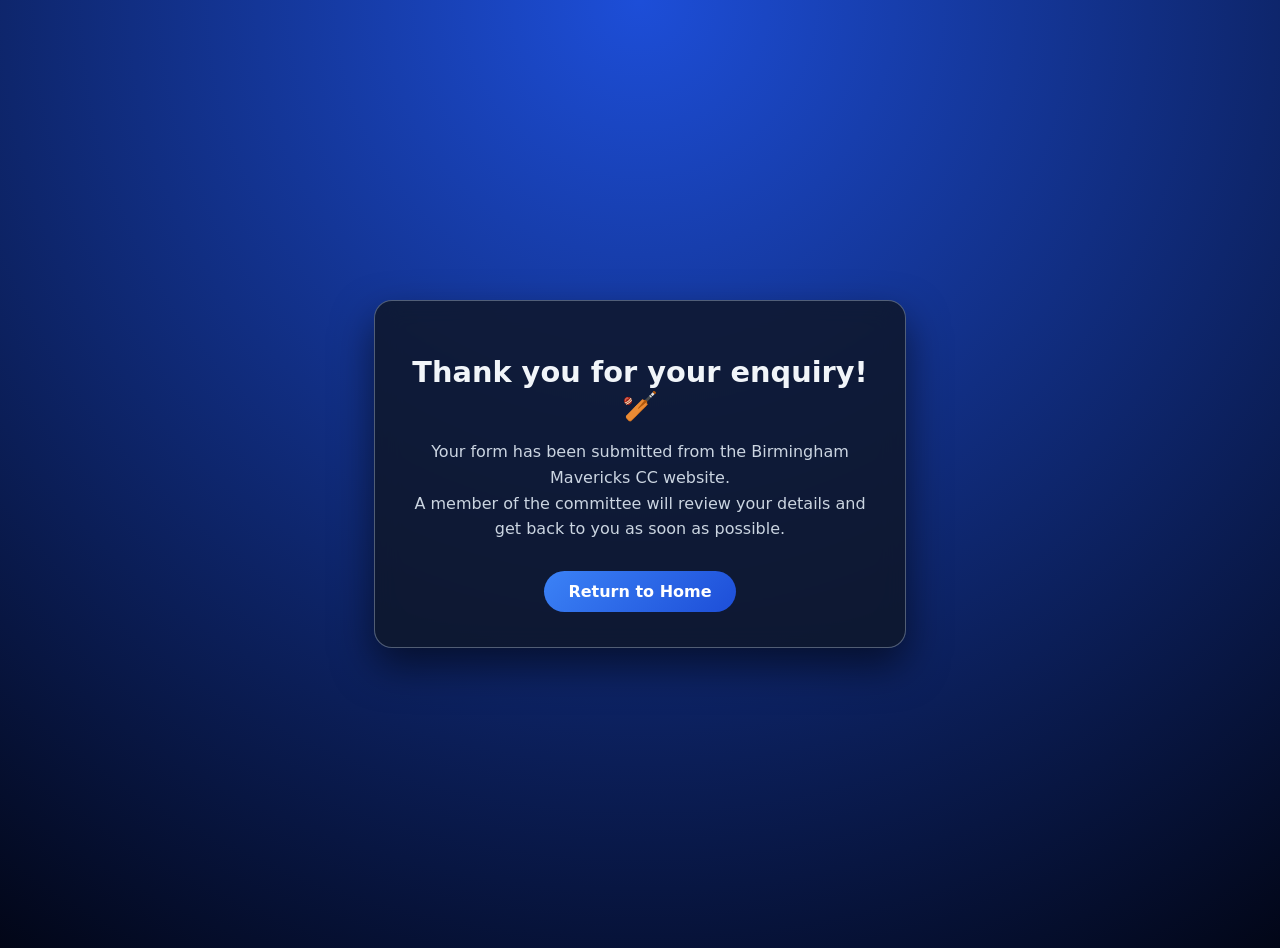
==== thank-you.html @ 3c0f745e "Add files via upload" ====
<!DOCTYPE html>
<html lang="en">
<head>
  <meta charset="UTF-8" />
  <meta name="viewport" content="width=device-width, initial-scale=1" />
  <title>Thank You – Birmingham Mavericks CC</title>

  <style>
    body {
      margin: 0;
      font-family: system-ui, -apple-system, BlinkMacSystemFont, "Segoe UI", sans-serif;
      background: radial-gradient(circle at top, #1d4ed8, #020617);
      color: #f1f5f9;
      display: flex;
      justify-content: center;
      align-items: center;
      min-height: 100vh;
      padding: 1.5rem;
      text-align: center;
    }

    .card {
      background: rgba(15, 23, 42, 0.85);
      padding: 2.2rem;
      border-radius: 18px;
      max-width: 460px;
      width: 100%;
      backdrop-filter: blur(12px);
      border: 1px solid rgba(148, 163, 184, 0.5);
      box-shadow: 0 18px 40px rgba(0, 0, 0, 0.55);
    }

    h1 {
      margin-bottom: 0.8rem;
      font-size: 1.8rem;
    }

    p {
      color: #cbd5e1;
      margin-bottom: 1.8rem;
      font-size: 1rem;
      line-height: 1.6;
    }

    a.button {
      display: inline-block;
      padding: 0.7rem 1.5rem;
      background: linear-gradient(135deg, #3b82f6, #1d4ed8);
      border-radius: 999px;
      font-weight: 600;
      color: white;
      text-decoration: none;
      transition: 0.18s ease-out;
    }

    a.button:hover {
      transform: translateY(-1px);
      box-shadow: 0 12px 28px rgba(15, 23, 42, 0.9);
    }
  </style>
</head>
<body>
  <div class="card">
    <h1>Thank you for your enquiry! 🏏</h1>
    <p>
      Your form has been submitted from the Birmingham Mavericks CC website.<br>
      A member of the committee will review your details and get back to you as soon as possible.
    </p>
    <a href="index.html" class="button">Return to Home</a>
  </div>
</body>
</html>
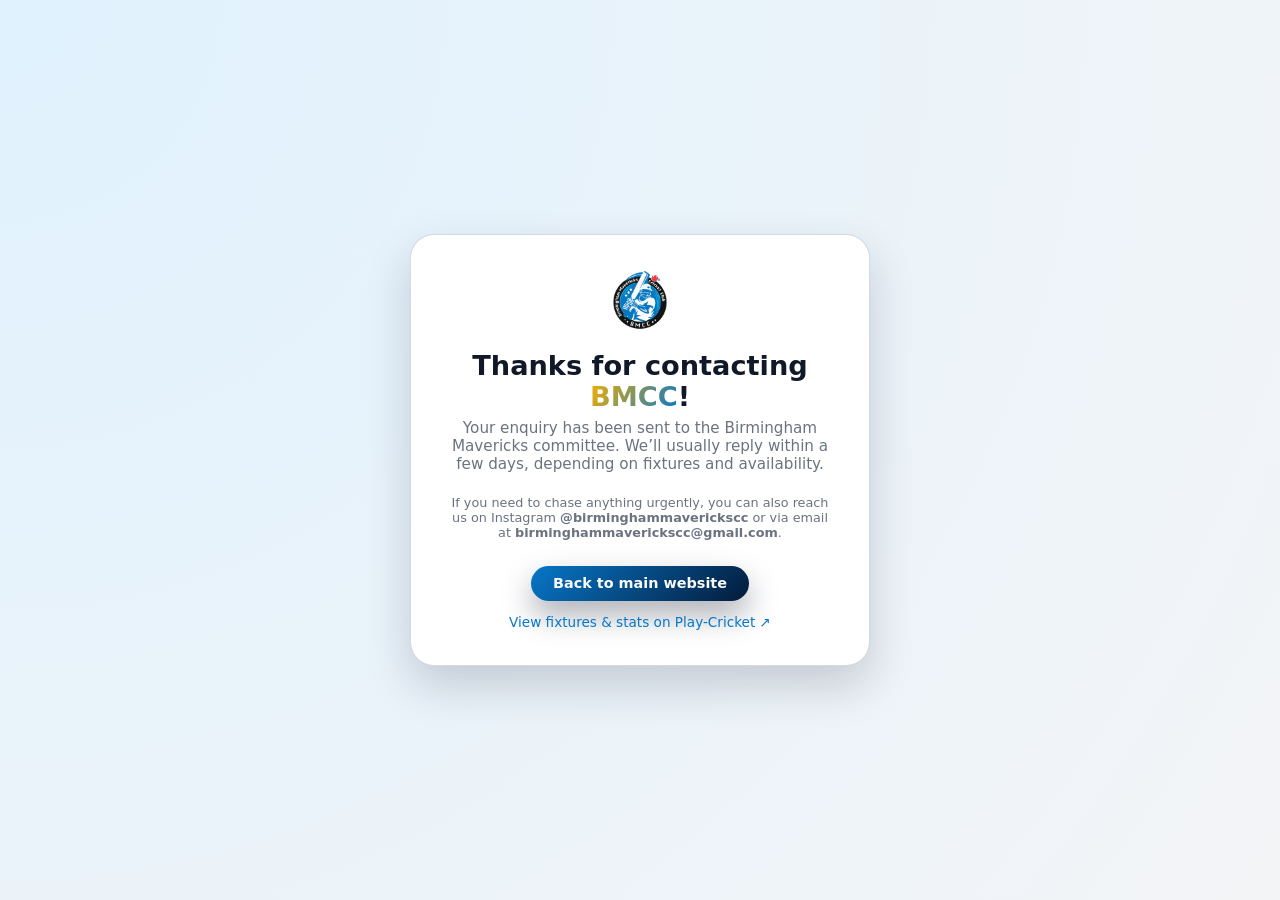
==== commit 257895de: "Update thank-you.html" ====
--- a/thank-you.html
+++ b/thank-you.html
@@ -2,71 +2,127 @@
 <html lang="en">
 <head>
   <meta charset="UTF-8" />
+  <title>Thank You | Birmingham Mavericks CC</title>
   <meta name="viewport" content="width=device-width, initial-scale=1" />
-  <title>Thank You – Birmingham Mavericks CC</title>
+  <style>
+    :root {
+      --primary: #0777c8;
+      --secondary: #f4b000;
+      --dark: #020617;
+      --light: #f9fafb;
+      --muted: #6b7280;
+    }
 
-  <style>
+    * {
+      box-sizing: border-box;
+      margin: 0;
+      padding: 0;
+    }
+
     body {
-      margin: 0;
       font-family: system-ui, -apple-system, BlinkMacSystemFont, "Segoe UI", sans-serif;
-      background: radial-gradient(circle at top, #1d4ed8, #020617);
-      color: #f1f5f9;
+      background: radial-gradient(circle at top left, #e0f2fe, #f3f4f6);
+      min-height: 100vh;
       display: flex;
+      align-items: center;
       justify-content: center;
-      align-items: center;
-      min-height: 100vh;
-      padding: 1.5rem;
+      color: #111827;
+    }
+
+    .card {
+      background: #ffffff;
+      border-radius: 24px;
+      padding: 2.2rem 2.4rem;
+      max-width: 460px;
+      width: 100%;
+      box-shadow: 0 20px 45px rgba(15, 23, 42, 0.18);
+      border: 1px solid rgba(148, 163, 184, 0.4);
       text-align: center;
     }
 
-    .card {
-      background: rgba(15, 23, 42, 0.85);
-      padding: 2.2rem;
-      border-radius: 18px;
-      max-width: 460px;
-      width: 100%;
-      backdrop-filter: blur(12px);
-      border: 1px solid rgba(148, 163, 184, 0.5);
-      box-shadow: 0 18px 40px rgba(0, 0, 0, 0.55);
+    .logo {
+      height: 60px;
+      margin: 0 auto 1rem;
     }
 
     h1 {
-      margin-bottom: 0.8rem;
-      font-size: 1.8rem;
+      font-size: 1.7rem;
+      margin-bottom: 0.4rem;
+    }
+
+    h1 span {
+      background: linear-gradient(120deg, var(--secondary), var(--primary));
+      -webkit-background-clip: text;
+      background-clip: text;
+      color: transparent;
     }
 
     p {
-      color: #cbd5e1;
-      margin-bottom: 1.8rem;
-      font-size: 1rem;
-      line-height: 1.6;
+      font-size: 0.95rem;
+      color: var(--muted);
+      margin-bottom: 1.4rem;
+    }
+
+    .info {
+      font-size: 0.8rem;
+      color: var(--muted);
+      margin-bottom: 1.6rem;
     }
 
     a.button {
-      display: inline-block;
-      padding: 0.7rem 1.5rem;
-      background: linear-gradient(135deg, #3b82f6, #1d4ed8);
+      display: inline-flex;
+      align-items: center;
+      justify-content: center;
+      padding: 0.6rem 1.4rem;
       border-radius: 999px;
+      border: none;
+      background: linear-gradient(135deg, var(--primary), #041b3b);
+      color: #f9fafb;
       font-weight: 600;
-      color: white;
+      font-size: 0.9rem;
       text-decoration: none;
-      transition: 0.18s ease-out;
+      box-shadow: 0 14px 30px rgba(15, 23, 42, 0.35);
+      cursor: pointer;
     }
 
-    a.button:hover {
-      transform: translateY(-1px);
-      box-shadow: 0 12px 28px rgba(15, 23, 42, 0.9);
+    a.secondary-link {
+      display: block;
+      margin-top: 0.8rem;
+      font-size: 0.85rem;
+      color: var(--primary);
+      text-decoration: none;
+    }
+
+    a.secondary-link:hover {
+      text-decoration: underline;
+    }
+
+    @media (max-width: 480px) {
+      .card {
+        margin: 1.2rem;
+        padding: 1.8rem 1.6rem;
+      }
     }
   </style>
 </head>
 <body>
   <div class="card">
-    <h1>Thank you for your enquiry! 🏏</h1>
+    <img src="bmcc-logo-fixed.png" alt="Birmingham Mavericks CC" class="logo" />
+    <h1>Thanks for contacting <span>BMCC</span>!</h1>
     <p>
-      Your form has been submitted from the Birmingham Mavericks CC website.<br>
-      A member of the committee will review your details and get back to you as soon as possible.
+      Your enquiry has been sent to the Birmingham Mavericks committee. We’ll usually reply within a few days,
+      depending on fixtures and availability.
     </p>
-    <a href="index.html" class="button">Return to Home</a>
+    <div class="info">
+      If you need to chase anything urgently, you can also reach us on Instagram
+      <strong>@birminghammaverickscc</strong> or via email at
+      <strong>birminghammaverickscc@gmail.com</strong>.
+    </div>
+
+    <a href="index.html" class="button">Back to main website</a>
+    <a href="https://birminghammavericks.play-cricket.com/home" target="_blank" rel="noopener" class="secondary-link">
+      View fixtures &amp; stats on Play-Cricket ↗
+    </a>
   </div>
 </body>
 </html>
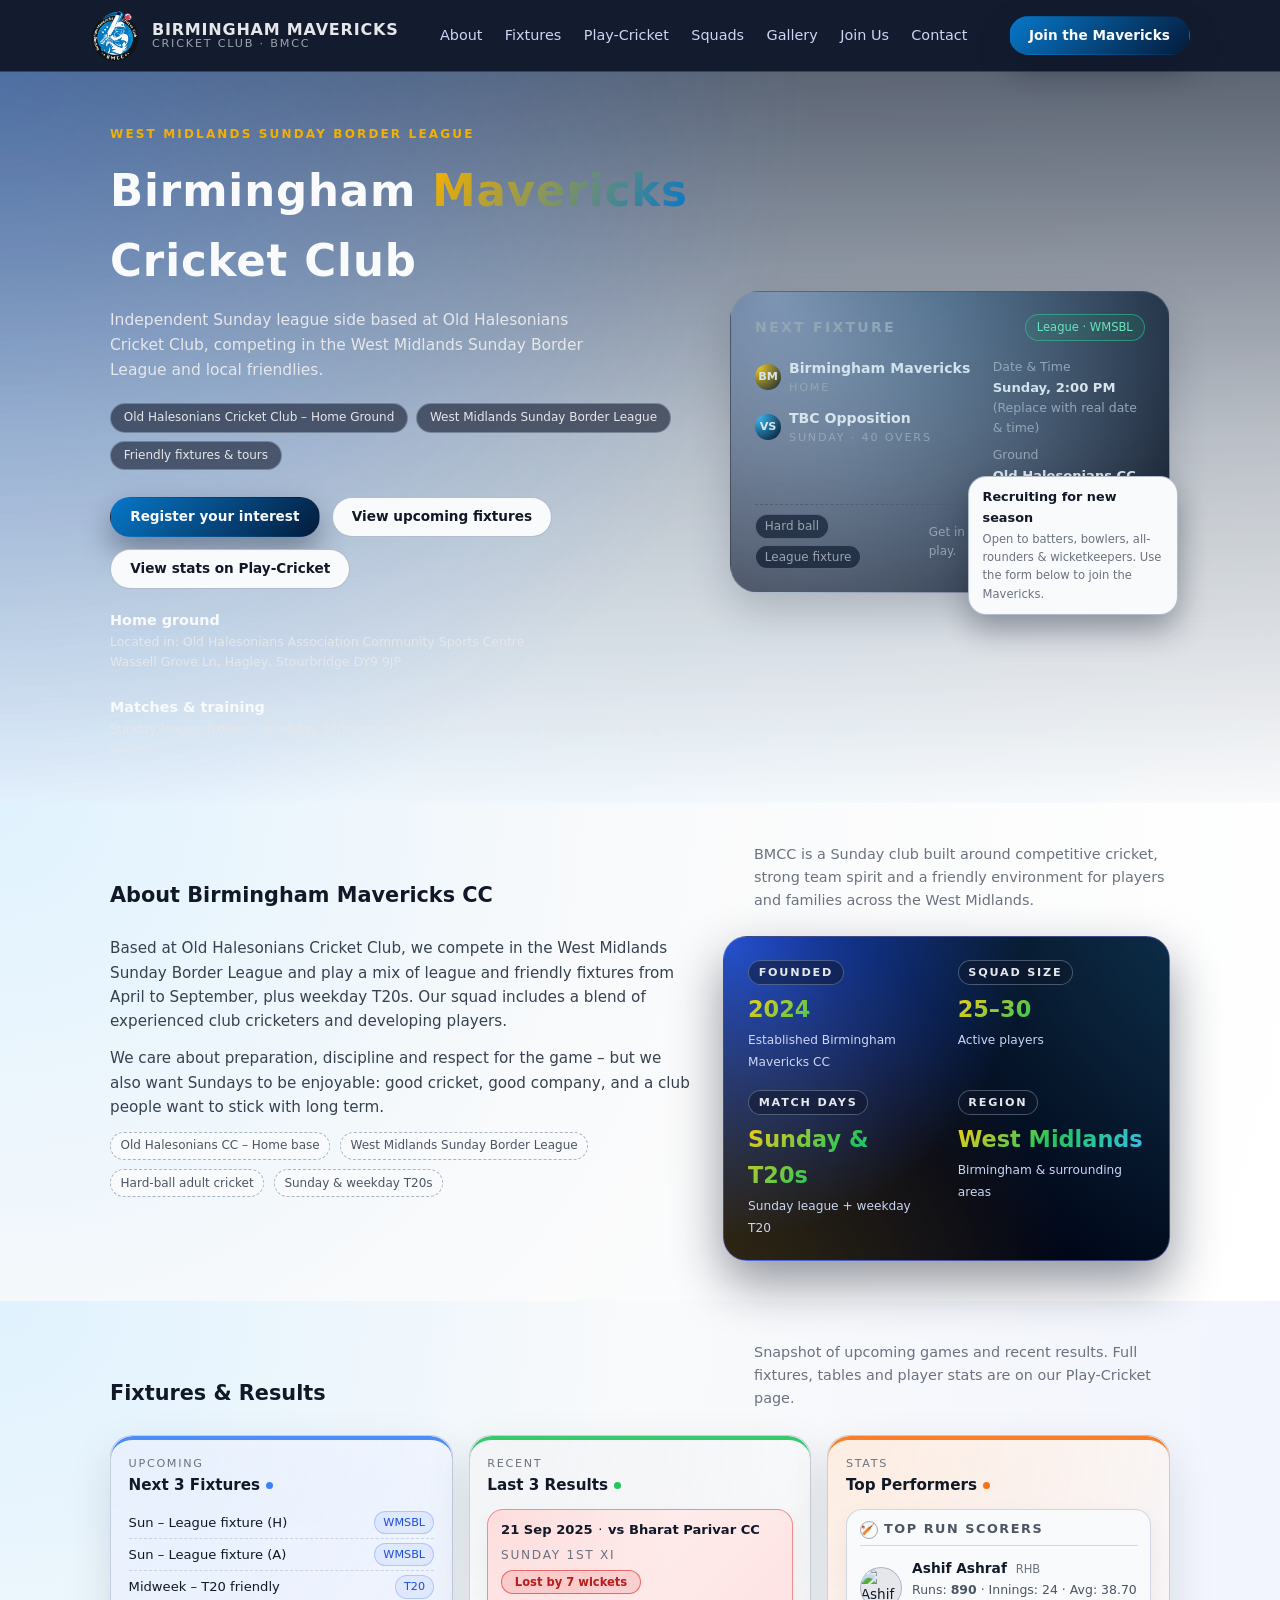
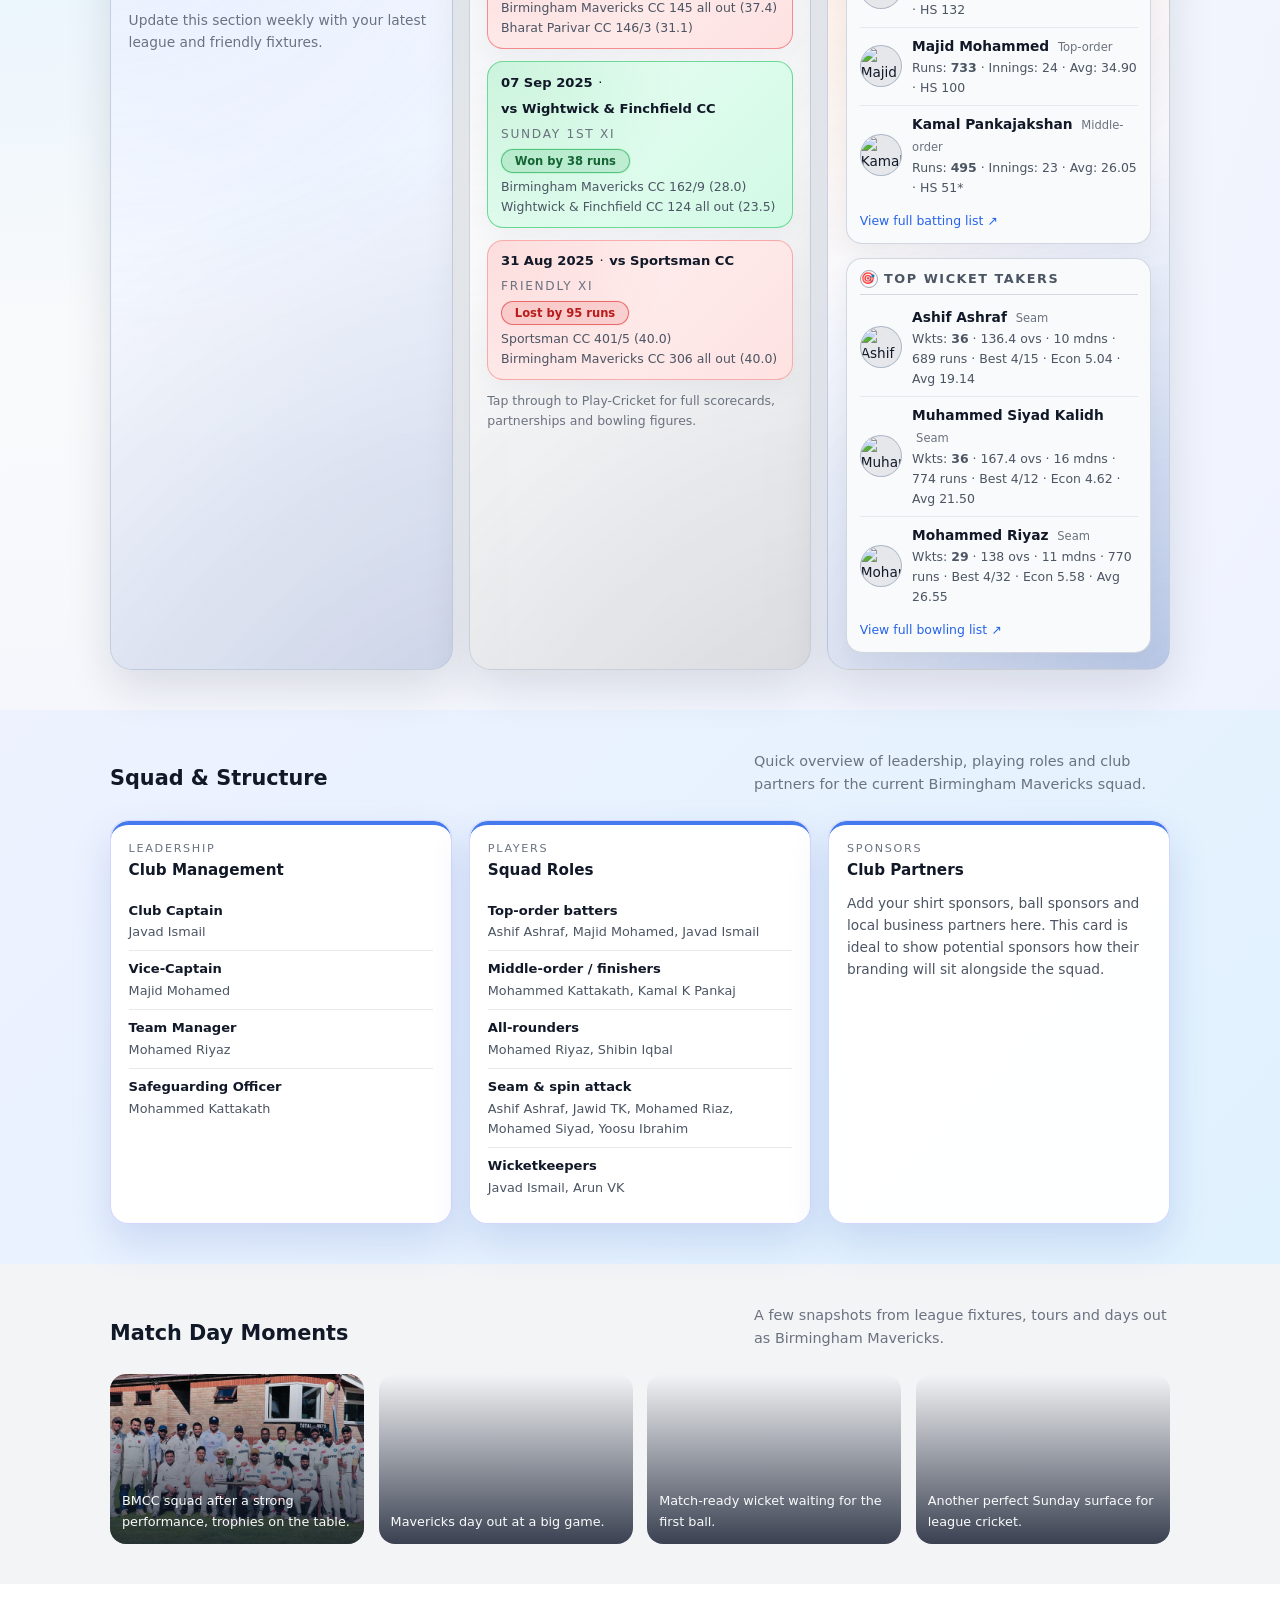
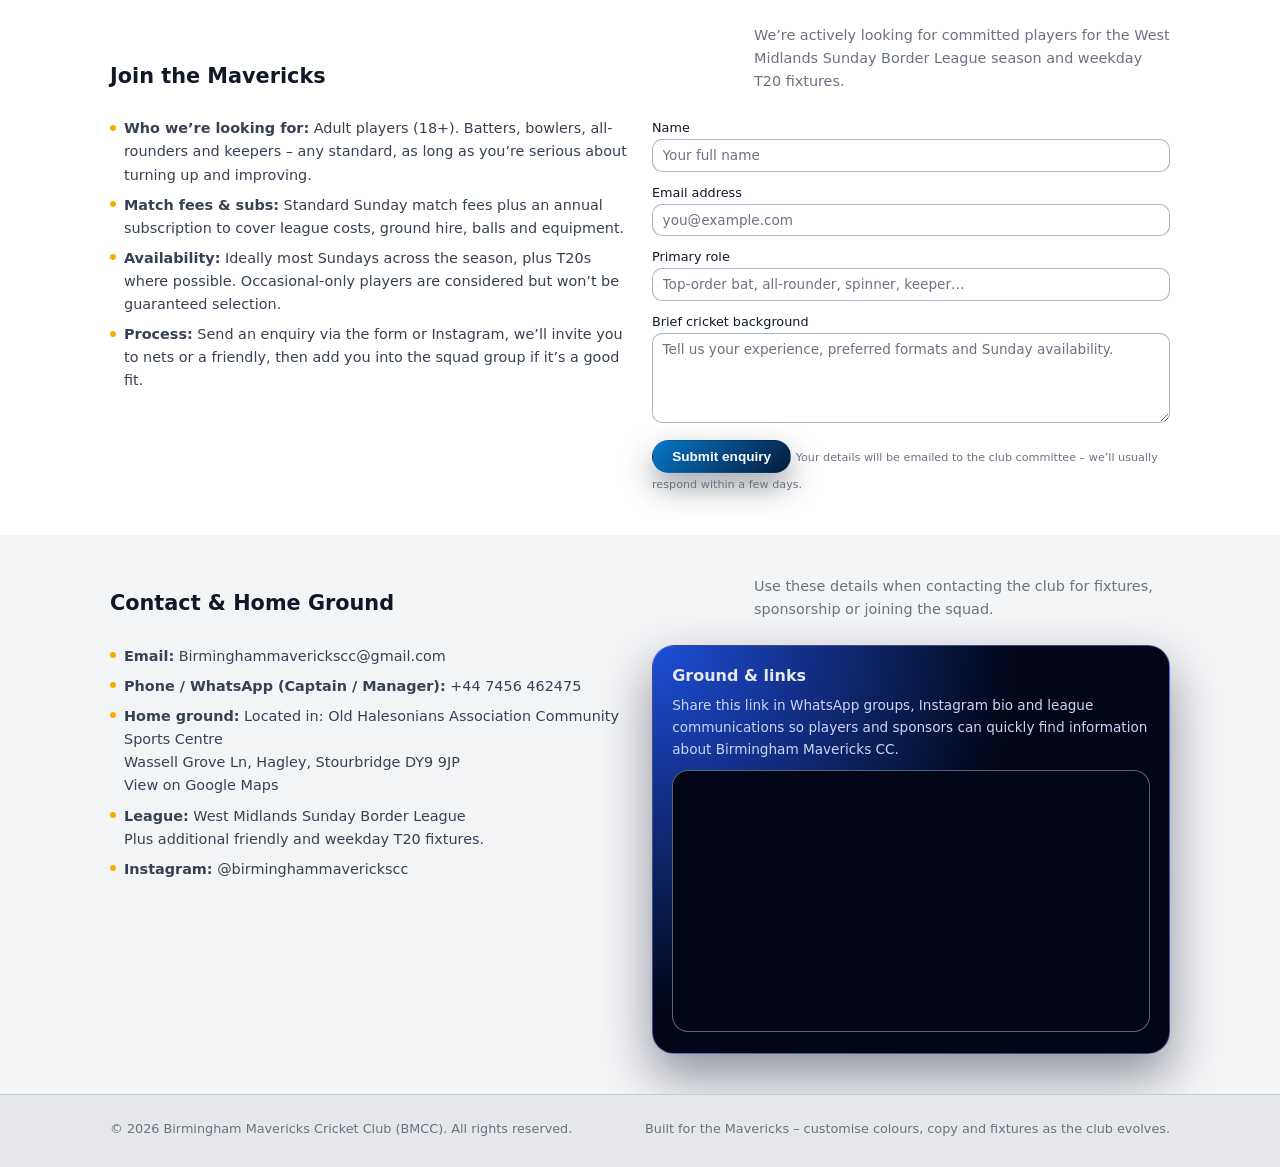
==== commit 6fe81ce3: "Update thank-you.html" ====
--- a/thank-you.html
+++ b/thank-you.html
@@ -2,15 +2,23 @@
 <html lang="en">
 <head>
   <meta charset="UTF-8" />
-  <title>Thank You | Birmingham Mavericks CC</title>
+  <title>Birmingham Mavericks Cricket Club | BMCC</title>
   <meta name="viewport" content="width=device-width, initial-scale=1" />
+  <meta
+    name="description"
+    content="Birmingham Mavericks Cricket Club (BMCC) – Sunday league cricket in the West Midlands, based at Old Halesonians Cricket Club. Fixtures, results, players and membership info."
+  />
+
   <style>
     :root {
       --primary: #0777c8;
       --secondary: #f4b000;
       --dark: #020617;
       --light: #f9fafb;
+      --text: #111827;
       --muted: #6b7280;
+      --radius-lg: 18px;
+      --shadow-soft: 0 18px 40px rgba(15, 23, 42, 0.18);
     }
 
     * {
@@ -21,108 +29,1933 @@
 
     body {
       font-family: system-ui, -apple-system, BlinkMacSystemFont, "Segoe UI", sans-serif;
-      background: radial-gradient(circle at top left, #e0f2fe, #f3f4f6);
+      color: var(--text);
+      background: #f3f4f6;
+      line-height: 1.6;
+    }
+
+    a {
+      text-decoration: none;
+      color: inherit;
+    }
+
+    img {
+      max-width: 100%;
+      display: block;
+    }
+
+    .page {
       min-height: 100vh;
       display: flex;
+      flex-direction: column;
+    }
+
+    .container {
+      width: 100%;
+      max-width: 1100px;
+      margin: 0 auto;
+      padding: 0 1.25rem;
+    }
+
+    /* HEADER / NAV */
+
+    header {
+      position: sticky;
+      top: 0;
+      z-index: 50;
+      backdrop-filter: blur(16px);
+      background: rgba(15, 23, 42, 0.98);
+      border-bottom: 1px solid rgba(148, 163, 184, 0.3);
+    }
+
+    .nav {
+      display: flex;
+      align-items: center;
+      justify-content: space-between;
+      padding: 0.6rem 0;
+      gap: 1rem;
+    }
+
+    .brand {
+      display: flex;
+      align-items: center;
+      gap: 0.75rem;
+    }
+
+    .brand-logo {
+      height: 52px;
+      display: flex;
+      align-items: center;
+    }
+
+    .brand-logo img {
+      height: 100%;
+      width: auto;
+      display: block;
+    }
+
+    .brand-text {
+      display: flex;
+      flex-direction: column;
+      line-height: 1.1;
+      color: #e5e7eb;
+    }
+
+    .brand-title {
+      font-size: 1rem;
+      font-weight: 700;
+      letter-spacing: 0.05em;
+      text-transform: uppercase;
+    }
+
+    .brand-sub {
+      font-size: 0.7rem;
+      color: #9ca3af;
+      text-transform: uppercase;
+      letter-spacing: 0.16em;
+    }
+
+    .nav-links {
+      display: flex;
+      gap: 1.4rem;
+      font-size: 0.9rem;
+    }
+
+    .nav-links a {
+      padding: 0.35rem 0;
+      position: relative;
+      color: #cbd5f5;
+      font-weight: 500;
+    }
+
+    .nav-links a::after {
+      content: "";
+      position: absolute;
+      left: 0;
+      bottom: 0;
+      width: 0;
+      height: 2px;
+      background: linear-gradient(90deg, var(--secondary), var(--primary));
+      border-radius: 999px;
+      transition: width 0.18s ease-out;
+    }
+
+    .nav-links a:hover::after {
+      width: 18px;
+    }
+
+    .nav-cta {
+      display: flex;
+      align-items: center;
+      gap: 0.75rem;
+    }
+
+    .nav-cta small {
+      font-size: 0.75rem;
+      text-transform: uppercase;
+      letter-spacing: 0.12em;
+      color: #9ca3af;
+      display: none;
+    }
+
+    .btn-primary,
+    .btn-outline {
+      border-radius: 999px;
+      padding: 0.5rem 1.2rem;
+      font-size: 0.85rem;
+      font-weight: 600;
+      border: 1px solid transparent;
+      cursor: pointer;
+      display: inline-flex;
       align-items: center;
       justify-content: center;
+      gap: 0.4rem;
+      white-space: nowrap;
+    }
+
+    .btn-primary {
+      background: linear-gradient(135deg, var(--primary), #041b3b);
+      color: #f9fafb;
+      box-shadow: 0 14px 30px rgba(15, 23, 42, 0.4);
+    }
+
+    .btn-primary:hover {
+      transform: translateY(-1px);
+      box-shadow: 0 20px 40px rgba(15, 23, 42, 0.6);
+    }
+
+    .btn-outline {
+      border-color: rgba(148, 163, 184, 0.7);
       color: #111827;
-    }
-
-    .card {
       background: #ffffff;
-      border-radius: 24px;
-      padding: 2.2rem 2.4rem;
-      max-width: 460px;
+    }
+
+    /* HERO WITH VIDEO */
+
+    .hero {
+      position: relative;
+      padding: 3.3rem 0 2.8rem;
+      color: #111827;
+      overflow: hidden;
+      isolation: isolate;
+      background: linear-gradient(135deg, #e0f2ff, #f9fafb);
+    }
+
+    .hero-media {
+      position: absolute;
+      inset: 0;
+      z-index: 0;
+      overflow: hidden;
+      pointer-events: none;
+    }
+
+    .hero-media video {
+      position: absolute;
+      inset: 0;
       width: 100%;
-      box-shadow: 0 20px 45px rgba(15, 23, 42, 0.18);
-      border: 1px solid rgba(148, 163, 184, 0.4);
-      text-align: center;
-    }
-
-    .logo {
-      height: 60px;
-      margin: 0 auto 1rem;
-    }
-
-    h1 {
-      font-size: 1.7rem;
-      margin-bottom: 0.4rem;
-    }
-
-    h1 span {
+      height: 100%;
+      object-fit: cover;
+      filter: brightness(0.45) saturate(1.3);
+    }
+
+    .hero-overlay {
+      position: absolute;
+      inset: 0;
+      background:
+        radial-gradient(circle at top left, rgba(59, 130, 246, 0.35), transparent 55%),
+        linear-gradient(180deg, rgba(15, 23, 42, 0.65), rgba(15, 23, 42, 0.25), transparent);
+      mix-blend-mode: soft-light;
+    }
+
+    .hero-grid {
+      display: grid;
+      grid-template-columns: minmax(0, 1.45fr) minmax(0, 1.1fr);
+      gap: 2.5rem;
+      align-items: center;
+      position: relative;
+      z-index: 1;
+      color: #f9fafb;
+    }
+
+    .eyebrow {
+      font-size: 0.75rem;
+      text-transform: uppercase;
+      letter-spacing: 0.18em;
+      color: var(--secondary);
+      font-weight: 700;
+      margin-bottom: 0.8rem;
+    }
+
+    .hero h1 {
+      font-size: clamp(2.1rem, 3.4vw, 2.8rem);
+      letter-spacing: 0.02em;
+      margin-bottom: 0.75rem;
+    }
+
+    .hero h1 span {
       background: linear-gradient(120deg, var(--secondary), var(--primary));
       -webkit-background-clip: text;
       background-clip: text;
       color: transparent;
     }
 
-    p {
+    .hero-sub {
+      font-size: 0.97rem;
+      color: #e5e7eb;
+      max-width: 32rem;
+      margin-bottom: 1.3rem;
+    }
+
+    .hero-pills {
+      display: flex;
+      flex-wrap: wrap;
+      gap: 0.5rem;
+      margin-bottom: 1.7rem;
+    }
+
+    .pill {
+      font-size: 0.75rem;
+      padding: 0.25rem 0.8rem;
+      border-radius: 999px;
+      border: 1px solid rgba(148, 163, 184, 0.6);
+      background: rgba(15, 23, 42, 0.6);
+      color: #e5e7eb;
+      backdrop-filter: blur(8px);
+    }
+
+    .hero-actions {
+      display: flex;
+      flex-wrap: wrap;
+      gap: 0.75rem;
+      margin-bottom: 1.25rem;
+    }
+
+    .hero-actions .btn-outline {
+      background: #f9fafb;
+    }
+
+    .hero-meta {
+      display: flex;
+      flex-wrap: wrap;
+      gap: 1.5rem;
+      font-size: 0.78rem;
+      color: #e5e7eb;
+    }
+
+    .hero-meta strong {
+      display: block;
+      color: #f9fafb;
+      font-size: 0.9rem;
+    }
+
+    .hero-right {
+      position: relative;
+    }
+
+    .hero-card {
+      background: radial-gradient(circle at 10% 0%, #1d4ed81f, #0b1120);
+      border-radius: 28px;
+      padding: 1.4rem 1.5rem;
+      color: #e5e7eb;
+      box-shadow: var(--shadow-soft);
+      border: 1px solid rgba(148, 163, 184, 0.35);
+      position: relative;
+      overflow: hidden;
+    }
+
+    .hero-card::before {
+      content: "";
+      position: absolute;
+      inset: 0;
+      background: radial-gradient(circle at top, rgba(56, 189, 248, 0.18), transparent);
+      opacity: 0.9;
+      pointer-events: none;
+    }
+
+    .fixture-header {
+      display: flex;
+      justify-content: space-between;
+      align-items: center;
+      margin-bottom: 1rem;
+    }
+
+    .fixture-header h2 {
+      font-size: 0.88rem;
+      letter-spacing: 0.16em;
+      text-transform: uppercase;
+      color: #9ca3af;
+    }
+
+    .fixture-badge {
+      padding: 0.2rem 0.7rem;
+      border-radius: 999px;
+      border: 1px solid rgba(52, 211, 153, 0.5);
+      font-size: 0.72rem;
+      color: #6ee7b7;
+      background: rgba(22, 163, 74, 0.12);
+    }
+
+    .fixture-main {
+      display: grid;
+      grid-template-columns: 1.3fr 0.9fr;
+      gap: 1.1rem;
+      margin-bottom: 1.1rem;
+    }
+
+    .fixture-teams {
+      display: flex;
+      flex-direction: column;
+      gap: 0.6rem;
+    }
+
+    .fixture-team {
+      display: flex;
+      align-items: center;
+      gap: 0.5rem;
+    }
+
+    .fixture-team span.badge {
+      width: 26px;
+      height: 26px;
+      border-radius: 999px;
+      background: radial-gradient(circle at 10% 10%, #facc15, #0f172a);
+      display: flex;
+      align-items: center;
+      justify-content: center;
+      font-size: 0.7rem;
+      font-weight: 700;
+    }
+
+    .fixture-team span.badge.away {
+      background: radial-gradient(circle at 10% 10%, #38bdf8, #020617);
+    }
+
+    .fixture-team .name {
+      font-size: 0.88rem;
+      font-weight: 600;
+    }
+
+    .fixture-team .tag {
+      font-size: 0.7rem;
+      color: #9ca3af;
+      text-transform: uppercase;
+      letter-spacing: 0.16em;
+    }
+
+    .fixture-meta {
+      font-size: 0.78rem;
+      color: #9ca3af;
+      display: flex;
+      flex-direction: column;
+      gap: 0.45rem;
+    }
+
+    .fixture-meta strong {
+      color: #e5e7eb;
+      font-size: 0.82rem;
+    }
+
+    .fixture-foot {
+      display: flex;
+      justify-content: space-between;
+      align-items: center;
+      font-size: 0.75rem;
+      border-top: 1px dashed rgba(75, 85, 99, 0.8);
+      padding-top: 0.6rem;
+      color: #9ca3af;
+    }
+
+    .fixture-tags {
+      display: flex;
+      gap: 0.4rem;
+      flex-wrap: wrap;
+    }
+
+    .fixture-tags span {
+      padding: 0.1rem 0.55rem;
+      border-radius: 999px;
+      background: rgba(15, 23, 42, 0.7);
+      border: 1px solid rgba(148, 163, 184, 0.45);
+    }
+
+    .hero-float {
+      position: absolute;
+      right: -8px;
+      bottom: -22px;
+      background: #f9fafb;
+      border-radius: 18px;
+      padding: 0.65rem 0.85rem;
+      font-size: 0.72rem;
+      display: flex;
+      flex-direction: column;
+      gap: 0.1rem;
+      border: 1px solid rgba(148, 163, 184, 0.7);
+      box-shadow: 0 16px 30px rgba(15, 23, 42, 0.3);
+      max-width: 210px;
+      color: #111827;
+    }
+
+    .hero-float strong {
+      font-size: 0.8rem;
+    }
+
+    .hero-float span {
+      color: var(--muted);
+    }
+
+    /* SECTIONS */
+
+    section {
+      padding: 2.5rem 0;
+    }
+
+    section:nth-of-type(even) {
+      background: #ffffff;
+    }
+
+    .section-header {
+      display: flex;
+      justify-content: space-between;
+      align-items: flex-end;
+      gap: 1rem;
+      margin-bottom: 1.5rem;
+      color: #111827;
+    }
+
+    .section-header h2 {
+      font-size: 1.3rem;
+    }
+
+    .section-header p {
+      font-size: 0.9rem;
+      color: var(--muted);
+      max-width: 26rem;
+    }
+
+    /* ABOUT */
+
+    #about {
+      background:
+        radial-gradient(circle at top left, #e0f2fe 0, #f9fafb 45%, #ffffff 100%);
+    }
+
+    .about-grid {
+      display: grid;
+      grid-template-columns: minmax(0, 1.3fr) minmax(0, 1fr);
+      gap: 2rem;
+    }
+
+    .about-text p {
       font-size: 0.95rem;
-      color: var(--muted);
-      margin-bottom: 1.4rem;
-    }
-
-    .info {
-      font-size: 0.8rem;
-      color: var(--muted);
-      margin-bottom: 1.6rem;
-    }
-
-    a.button {
+      color: #374151;
+      margin-bottom: 0.8rem;
+    }
+
+    .about-badges {
+      display: flex;
+      flex-wrap: wrap;
+      gap: 0.6rem;
+      margin-top: 0.5rem;
+    }
+
+    .about-badges span {
+      font-size: 0.75rem;
+      padding: 0.2rem 0.6rem;
+      border-radius: 999px;
+      border: 1px dashed rgba(148, 163, 184, 0.8);
+      color: #4b5563;
+      background: #f9fafb;
+    }
+
+    .stats-card {
+      position: relative;
+      background: radial-gradient(circle at top left, #1d4ed8, #020617 55%);
+      color: #e5e7eb;
+      border-radius: 24px;
+      padding: 1.4rem 1.5rem;
+      box-shadow: 0 22px 50px rgba(15, 23, 42, 0.45);
+      border: 1px solid rgba(129, 140, 248, 0.5);
+      display: grid;
+      grid-template-columns: repeat(2, minmax(0, 1fr));
+      gap: 1.1rem 1.4rem;
+      font-size: 0.82rem;
+      overflow: hidden;
+    }
+
+    .stats-card::before {
+      content: "";
+      position: absolute;
+      inset: -40%;
+      background:
+        radial-gradient(circle at top right, rgba(56, 189, 248, 0.4), transparent 55%),
+        radial-gradient(circle at bottom left, rgba(244, 180, 0, 0.35), transparent 55%);
+      opacity: 0.9;
+      pointer-events: none;
+    }
+
+    .stat-box {
+      position: relative;
+      z-index: 1;
+    }
+
+    .stat-box h3 {
       display: inline-flex;
       align-items: center;
+      padding: 0.18rem 0.6rem;
+      border-radius: 999px;
+      font-size: 0.7rem;
+      text-transform: uppercase;
+      letter-spacing: 0.16em;
+      color: #e5e7eb;
+      background: rgba(15, 23, 42, 0.5);
+      border: 1px solid rgba(148, 163, 184, 0.45);
+      margin-bottom: 0.4rem;
+    }
+
+    .stat-box strong {
+      display: block;
+      font-size: 1.4rem;
+      margin-bottom: 0.1rem;
+      background: linear-gradient(135deg, #facc15, #22c55e, #38bdf8);
+      -webkit-background-clip: text;
+      background-clip: text;
+      color: transparent;
+    }
+
+    .stat-box span {
+      font-size: 0.76rem;
+      color: #cbd5f5;
+    }
+
+    /* FIXTURES */
+
+    #fixtures {
+      background:
+        radial-gradient(circle at top left, #e0f2fe 0, #f9fafb 40%, #eef2ff 100%);
+    }
+
+    .cards-row {
+      display: grid;
+      grid-template-columns: repeat(auto-fit, minmax(230px, 1fr));
+      gap: 1rem;
+    }
+
+    .card {
+      background: #ffffff;
+      border-radius: var(--radius-lg);
+      padding: 1rem 1.1rem;
+      border: 1px solid rgba(148, 163, 184, 0.35);
+      box-shadow: 0 14px 35px rgba(15, 23, 42, 0.06);
+      font-size: 0.85rem;
+      color: #111827;
+      position: relative;
+      overflow: hidden;
+    }
+
+    .card h3 {
+      font-size: 0.95rem;
+      margin-bottom: 0.4rem;
+    }
+
+    .card small {
+      font-size: 0.7rem;
+      text-transform: uppercase;
+      letter-spacing: 0.15em;
+      color: var(--muted);
+    }
+
+    .card p {
+      font-size: 0.86rem;
+      color: var(--muted);
+      margin-top: 0.4rem;
+    }
+
+    .card-list {
+      margin-top: 0.6rem;
+      list-style: none;
+    }
+
+    .card-list li {
+      display: flex;
+      justify-content: space-between;
+      align-items: center;
+      padding: 0.25rem 0;
+      font-size: 0.82rem;
+      border-bottom: 1px dashed rgba(148, 163, 184, 0.4);
+    }
+
+    .card-list li:last-child {
+      border-bottom: none;
+    }
+
+    .tag-pill {
+      padding: 0.1rem 0.5rem;
+      border-radius: 999px;
+      background: rgba(37, 99, 235, 0.07);
+      border: 1px solid rgba(37, 99, 235, 0.25);
+      font-size: 0.7rem;
+      color: #1d4ed8;
+    }
+
+    #fixtures .fixture-card {
+      border-radius: 22px;
+      border: 1px solid rgba(148, 163, 184, 0.45);
+      box-shadow: 0 18px 45px rgba(15, 23, 42, 0.12);
+    }
+
+    #fixtures .fixture-card::before {
+      content: "";
+      position: absolute;
+      inset: -30%;
+      background:
+        radial-gradient(circle at top left, rgba(255, 255, 255, 0.4), transparent 55%),
+        radial-gradient(circle at bottom right, rgba(15, 23, 42, 0.18), transparent 55%);
+      pointer-events: none;
+      opacity: 0.9;
+    }
+
+    #fixtures .fixture-card::after {
+      content: "";
+      position: absolute;
+      inset: 0;
+      border-radius: inherit;
+      border-top: 4px solid var(--accent, #3b82f6);
+      opacity: 0.9;
+      pointer-events: none;
+    }
+
+    #fixtures .fixture-card > * {
+      position: relative;
+      z-index: 1;
+    }
+
+    #fixtures .fixture-card h3 {
+      display: flex;
+      align-items: center;
+      gap: 0.4rem;
+    }
+
+    #fixtures .fixture-card h3::after {
+      content: "";
+      width: 7px;
+      height: 7px;
+      border-radius: 999px;
+      background: var(--accent, #3b82f6);
+    }
+
+    /* Per-card accent backgrounds */
+
+    .fixture-card--upcoming {
+      --accent: #3b82f6;
+      background:
+        radial-gradient(circle at 0% 0%, rgba(59, 130, 246, 0.15), transparent 55%),
+        linear-gradient(135deg, #ffffff, #e5edff);
+    }
+
+    /* <- changed: no more mint-green wash, just very light neutral */
+    .fixture-card--recent {
+      --accent: #22c55e;
+      background:
+        radial-gradient(circle at 0% 0%, rgba(148, 163, 184, 0.14), transparent 55%),
+        linear-gradient(135deg, #ffffff, #f3f4f6);
+    }
+
+    .fixture-card--stats {
+      --accent: #f97316;
+      background:
+        radial-gradient(circle at 0% 0%, rgba(249, 115, 22, 0.16), transparent 55%),
+        radial-gradient(circle at 100% 100%, rgba(59, 130, 246, 0.18), transparent 55%),
+        linear-gradient(135deg, #ffffff, #eef2ff);
+    }
+
+    /* Results styling – colourful rows, but clean card background */
+
+    .results-list {
+      margin-top: 0.7rem;
+      display: flex;
+      flex-direction: column;
+      gap: 0.75rem;
+    }
+
+    .result-row {
+      padding: 0.6rem 0.8rem;
+      border-radius: 16px;
+      border: 1px solid rgba(148, 163, 184, 0.25);
+      background: linear-gradient(135deg, #f9fafb, #eef2ff);
+      box-shadow: 0 10px 24px rgba(15, 23, 42, 0.04);
+    }
+
+    .results-list .result-row:nth-child(1) {
+      border-color: rgba(239, 68, 68, 0.55);
+      background:
+        radial-gradient(circle at 0% 0%, rgba(248, 113, 113, 0.16), transparent 55%),
+        linear-gradient(135deg, #fef2f2, #fee2e2);
+    }
+
+    .results-list .result-row:nth-child(2) {
+      border-color: rgba(34, 197, 94, 0.6);
+      background:
+        radial-gradient(circle at 0% 0%, rgba(34, 197, 94, 0.16), transparent 55%),
+        linear-gradient(135deg, #ecfdf5, #d1fae5);
+    }
+
+    .results-list .result-row:nth-child(3) {
+      border-color: rgba(248, 113, 113, 0.5);
+      background:
+        radial-gradient(circle at 0% 0%, rgba(248, 113, 113, 0.16), transparent 55%),
+        linear-gradient(135deg, #fef2f2, #fee2e2);
+    }
+
+    .result-main {
+      display: flex;
+      flex-wrap: wrap;
+      gap: 0.35rem;
+      align-items: baseline;
+      font-size: 0.82rem;
+    }
+
+    .result-date {
+      font-weight: 600;
+      color: #111827;
+    }
+
+    .result-vs {
+      font-weight: 700;
+      color: #111827;
+    }
+
+    .result-venue {
+      font-size: 0.76rem;
+      text-transform: uppercase;
+      letter-spacing: 0.14em;
+      color: #6b7280;
+    }
+
+    .result-tag {
+      display: inline-flex;
+      align-items: center;
+      padding: 0.12rem 0.8rem;
+      border-radius: 999px;
+      font-size: 0.72rem;
+      margin-top: 0.3rem;
+      font-weight: 600;
+    }
+
+    .result-tag--won {
+      background: rgba(22, 163, 74, 0.15);
+      border: 1px solid rgba(22, 163, 74, 0.6);
+      color: #166534;
+      box-shadow: 0 0 0 1px rgba(187, 247, 208, 0.9);
+    }
+
+    .result-tag--lost {
+      background: rgba(220, 38, 38, 0.12);
+      border: 1px solid rgba(220, 38, 38, 0.6);
+      color: #b91c1c;
+      box-shadow: 0 0 0 1px rgba(254, 226, 226, 0.9);
+    }
+
+    .result-score {
+      font-size: 0.78rem;
+      color: #4b5563;
+      margin-top: 0.25rem;
+    }
+
+    /* Top performers table styling (BBL-style) */
+
+    .performances-grid {
+      margin-top: 0.7rem;
+      display: grid;
+      grid-template-columns: repeat(auto-fit, minmax(240px, 1fr));
+      gap: 0.9rem;
+    }
+
+    .performance-column {
+      background: #f9fafb;
+      border-radius: 16px;
+      padding: 0.6rem 0.8rem 0.7rem;
+      border: 1px solid rgba(148, 163, 184, 0.4);
+      box-shadow: 0 10px 24px rgba(15, 23, 42, 0.05);
+    }
+
+    .perf-header-row {
+      display: flex;
+      align-items: center;
+      gap: 0.4rem;
+      padding-bottom: 0.3rem;
+      border-bottom: 1px solid rgba(209, 213, 219, 0.9);
+      margin-bottom: 0.25rem;
+      font-size: 0.8rem;
+      font-weight: 600;
+      text-transform: uppercase;
+      letter-spacing: 0.12em;
+      color: #4b5563;
+    }
+
+    .perf-header-icon {
+      width: 18px;
+      height: 18px;
+      border-radius: 999px;
+      border: 1px solid rgba(107, 114, 128, 0.6);
+      display: flex;
+      align-items: center;
       justify-content: center;
-      padding: 0.6rem 1.4rem;
+      font-size: 0.7rem;
+    }
+
+    .perf-row {
+      display: flex;
+      align-items: center;
+      gap: 0.65rem;
+      padding: 0.45rem 0;
+      border-bottom: 1px solid rgba(229, 231, 235, 0.9);
+    }
+
+    .perf-row:last-of-type {
+      border-bottom: none;
+    }
+
+    .perf-player-avatar {
+      width: 42px;
+      height: 42px;
       border-radius: 999px;
-      border: none;
-      background: linear-gradient(135deg, var(--primary), #041b3b);
+      overflow: hidden;
+      background: #e5e7eb;
+      flex-shrink: 0;
+      border: 1px solid rgba(148, 163, 184, 0.7);
+    }
+
+    .perf-player-avatar img {
+      width: 100%;
+      height: 100%;
+      object-fit: cover;
+      display: block;
+    }
+
+    .perf-player-meta {
+      flex: 1;
+      min-width: 0;
+    }
+
+    .perf-player-name {
+      font-size: 0.86rem;
+      font-weight: 600;
+      color: #111827;
+    }
+
+    .perf-player-name span {
+      font-size: 0.72rem;
+      font-weight: 500;
+      color: #6b7280;
+      margin-left: 0.25rem;
+    }
+
+    .perf-player-detail {
+      font-size: 0.78rem;
+      color: #4b5563;
+      margin-top: 0.05rem;
+    }
+
+    .perf-player-detail strong {
+      font-weight: 700;
+    }
+
+    .perf-view-link {
+      display: inline-block;
+      margin-top: 0.35rem;
+      font-size: 0.78rem;
+      color: #2563eb;
+    }
+
+    /* SQUAD & STRUCTURE */
+
+    #squads {
+      background: linear-gradient(135deg, #eef2ff, #e0f2fe);
+    }
+
+    .squad-grid {
+      display: grid;
+      grid-template-columns: repeat(3, minmax(0, 1fr));
+      gap: 1.1rem;
+    }
+
+    .squad-card {
+      position: relative;
+      background: rgba(255, 255, 255, 0.97);
+      border-radius: var(--radius-lg);
+      padding: 1rem 1.1rem 1.1rem;
+      border: 1px solid rgba(129, 140, 248, 0.35);
+      box-shadow: 0 18px 40px rgba(30, 64, 175, 0.15);
+      overflow: hidden;
+    }
+
+    .squad-card::before {
+      content: "";
+      position: absolute;
+      inset: 0;
+      border-radius: inherit;
+      border-top: 4px solid rgba(37, 99, 235, 0.85);
+      pointer-events: none;
+    }
+
+    .squad-card h3 {
+      margin-bottom: 0.6rem;
+    }
+
+    .squad-card small {
+      font-size: 0.7rem;
+      text-transform: uppercase;
+      letter-spacing: 0.15em;
+      color: var(--muted);
+    }
+
+    .squad-list {
+      list-style: none;
+      font-size: 0.85rem;
+      color: #374151;
+      margin-top: 0.4rem;
+    }
+
+    .squad-list li {
+      display: flex;
+      flex-direction: column;
+      align-items: flex-start;
+      gap: 0.12rem;
+      padding: 0.45rem 0;
+      border-bottom: 1px solid rgba(229, 231, 235, 0.9);
+    }
+
+    .squad-list li:last-child {
+      border-bottom: none;
+    }
+
+    .squad-role {
+      font-weight: 600;
+      font-size: 0.82rem;
+      color: #111827;
+    }
+
+    .squad-names {
+      font-size: 0.8rem;
+      color: #4b5563;
+    }
+
+    /* GALLERY */
+
+    .gallery-grid {
+      display: grid;
+      grid-template-columns: repeat(auto-fit, minmax(220px, 1fr));
+      gap: 0.9rem;
+    }
+
+    .gallery-item {
+      position: relative;
+      border-radius: 16px;
+      overflow: hidden;
+      min-height: 170px;
+      display: flex;
+      align-items: flex-end;
+      padding: 0.75rem;
       color: #f9fafb;
-      font-weight: 600;
+      font-size: 0.8rem;
+      background-size: cover;
+      background-position: center;
+      background-repeat: no-repeat;
+    }
+
+    .gallery-item span {
+      position: relative;
+      z-index: 1;
+    }
+
+    .gallery-item::before {
+      content: "";
+      position: absolute;
+      inset: 0;
+      background-image: linear-gradient(180deg, transparent, rgba(15, 23, 42, 0.9));
+      opacity: 0.9;
+    }
+
+    /* JOIN & CONTACT */
+
+    .two-col {
+      display: grid;
+      grid-template-columns: minmax(0, 1.1fr) minmax(0, 1.1fr);
+      gap: 1.5rem;
+      align-items: flex-start;
+    }
+
+    .list {
+      list-style: none;
       font-size: 0.9rem;
-      text-decoration: none;
-      box-shadow: 0 14px 30px rgba(15, 23, 42, 0.35);
-      cursor: pointer;
-    }
-
-    a.secondary-link {
+      color: #374151;
+    }
+
+    .list li {
+      display: flex;
+      gap: 0.5rem;
+      margin-bottom: 0.45rem;
+    }
+
+    .bullet {
+      width: 6px;
+      height: 6px;
+      border-radius: 999px;
+      background: var(--secondary);
+      margin-top: 0.45rem;
+      flex-shrink: 0;
+    }
+
+    form {
+      display: grid;
+      grid-template-columns: 1fr;
+      gap: 0.65rem;
+      font-size: 0.85rem;
+    }
+
+    label {
+      font-size: 0.8rem;
+      font-weight: 500;
+      color: #111827;
+    }
+
+    input,
+    textarea {
+      width: 100%;
+      padding: 0.45rem 0.6rem;
+      border-radius: 10px;
+      border: 1px solid rgba(148, 163, 184, 0.8);
+      font-size: 0.85rem;
+      font-family: inherit;
+      background: #ffffff;
+      color: #111827;
+    }
+
+    input::placeholder,
+    textarea::placeholder {
+      color: #6b7280;
+    }
+
+    textarea {
+      min-height: 90px;
+      resize: vertical;
+    }
+
+    small.form-hint {
+      font-size: 0.7rem;
+      color: var(--muted);
+    }
+
+    .map-card {
+      background: radial-gradient(circle at top left, #1d4ed8, #020617 55%);
+      color: #e5e7eb;
+      border-radius: 22px;
+      padding: 1.1rem 1.2rem 1.3rem;
+      box-shadow: 0 22px 50px rgba(15, 23, 42, 0.45);
+      border: 1px solid rgba(129, 140, 248, 0.5);
+      font-size: 0.9rem;
+    }
+
+    .map-card h3 {
+      font-size: 1rem;
+      margin-bottom: 0.4rem;
+    }
+
+    .map-card p {
+      font-size: 0.85rem;
+      color: #cbd5f5;
+      margin-bottom: 0.6rem;
+    }
+
+    .map-embed {
+      background: #020617;
+      border-radius: 16px;
+      overflow: hidden;
+      border: 1px solid rgba(148, 163, 184, 0.6);
+    }
+
+    .map-embed iframe {
       display: block;
-      margin-top: 0.8rem;
-      font-size: 0.85rem;
-      color: var(--primary);
-      text-decoration: none;
-    }
-
-    a.secondary-link:hover {
-      text-decoration: underline;
-    }
-
-    @media (max-width: 480px) {
-      .card {
-        margin: 1.2rem;
-        padding: 1.8rem 1.6rem;
+      width: 100%;
+      height: 260px;
+      border: 0;
+    }
+
+    /* FOOTER */
+
+    footer {
+      padding: 1.5rem 0 1.7rem;
+      font-size: 0.8rem;
+      color: #6b7280;
+      background: #e5e7eb;
+      border-top: 1px solid rgba(148, 163, 184, 0.4);
+    }
+
+    .footer-row {
+      display: flex;
+      justify-content: space-between;
+      align-items: center;
+      gap: 1rem;
+      flex-wrap: wrap;
+    }
+
+    .footer-row a {
+      font-size: 0.8rem;
+    }
+
+    /* RESPONSIVE */
+
+    @media (max-width: 880px) {
+      .hero-grid,
+      .about-grid,
+      .two-col {
+        grid-template-columns: minmax(0, 1fr);
+      }
+
+      .hero-right {
+        order: -1;
+      }
+
+      .nav-links {
+        display: none;
+      }
+
+      .nav-cta small {
+        display: inline-block;
+      }
+
+      .hero {
+        padding-top: 2.6rem;
+      }
+
+      .stats-card {
+        grid-template-columns: minmax(0, 1fr);
+      }
+
+      .squad-grid {
+        grid-template-columns: minmax(0, 1fr);
+      }
+
+      .map-embed iframe {
+        height: 220px;
+      }
+    }
+
+    @media (max-width: 520px) {
+      .hero-card {
+        padding: 1.1rem 1.1rem;
+      }
+
+      .hero-meta {
+        gap: 0.9rem;
+      }
+
+      .hero-float {
+        display: none;
       }
     }
   </style>
 </head>
 <body>
-  <div class="card">
-    <img src="bmcc-logo-fixed.png" alt="Birmingham Mavericks CC" class="logo" />
-    <h1>Thanks for contacting <span>BMCC</span>!</h1>
-    <p>
-      Your enquiry has been sent to the Birmingham Mavericks committee. We’ll usually reply within a few days,
-      depending on fixtures and availability.
-    </p>
-    <div class="info">
-      If you need to chase anything urgently, you can also reach us on Instagram
-      <strong>@birminghammaverickscc</strong> or via email at
-      <strong>birminghammaverickscc@gmail.com</strong>.
-    </div>
-
-    <a href="index.html" class="button">Back to main website</a>
-    <a href="https://birminghammavericks.play-cricket.com/home" target="_blank" rel="noopener" class="secondary-link">
-      View fixtures &amp; stats on Play-Cricket ↗
-    </a>
+  <div class="page">
+    <!-- NAVBAR -->
+    <header>
+      <div class="container nav">
+        <div class="brand">
+          <div class="brand-logo">
+            <img src="bmcc-logo-fixed.png" alt="Birmingham Mavericks CC Logo" />
+          </div>
+          <div class="brand-text">
+            <span class="brand-title">Birmingham Mavericks</span>
+            <span class="brand-sub">Cricket Club · BMCC</span>
+          </div>
+        </div>
+        <nav class="nav-links">
+          <a href="#about">About</a>
+          <a href="#fixtures">Fixtures</a>
+          <a href="https://birminghammavericks.play-cricket.com/home" target="_blank" rel="noopener">Play-Cricket</a>
+          <a href="#squads">Squads</a>
+          <a href="#gallery">Gallery</a>
+          <a href="#join">Join Us</a>
+          <a href="#contact">Contact</a>
+        </nav>
+        <div class="nav-cta">
+          <small>West Midlands</small>
+          <a href="#join" class="btn-primary">Join the Mavericks</a>
+        </div>
+      </div>
+    </header>
+
+    <main>
+      <!-- HERO -->
+      <section class="hero" id="home">
+        <div class="hero-media">
+          <video
+            autoplay
+            muted
+            loop
+            playsinline
+            preload="auto"
+            poster="gallery-3.jpg"
+          >
+            <source src="bmcc-hero-web.mp4" type="video/mp4" />
+            Your browser does not support HTML5 video.
+          </video>
+          <div class="hero-overlay"></div>
+        </div>
+
+        <div class="container hero-grid">
+          <div>
+            <div class="eyebrow">West Midlands Sunday Border League</div>
+            <h1>
+              Birmingham <span>Mavericks</span> Cricket Club
+            </h1>
+            <p class="hero-sub">
+              Independent Sunday league side based at Old Halesonians Cricket Club, competing in the West Midlands
+              Sunday Border League and local friendlies.
+            </p>
+
+            <div class="hero-pills">
+              <span class="pill">Old Halesonians Cricket Club – Home Ground</span>
+              <span class="pill">West Midlands Sunday Border League</span>
+              <span class="pill">Friendly fixtures &amp; tours</span>
+            </div>
+
+            <div class="hero-actions">
+              <a href="#join" class="btn-primary">Register your interest</a>
+              <a href="#fixtures" class="btn-outline">View upcoming fixtures</a>
+              <a
+                class="btn-outline"
+                href="https://birminghammavericks.play-cricket.com/home"
+                target="_blank"
+                rel="noopener"
+              >
+                View stats on Play-Cricket
+              </a>
+            </div>
+
+            <div class="hero-meta">
+              <div>
+                <strong>Home ground</strong>
+                Located in: Old Halesonians Association Community Sports Centre<br />
+                Wassell Grove Ln, Hagley, Stourbridge DY9 9JP
+              </div>
+              <div>
+                <strong>Matches &amp; training</strong>
+                Sunday league fixtures, weekday T20s and organised nets in-season and indoors during winter.
+              </div>
+            </div>
+          </div>
+
+          <div class="hero-right">
+            <div class="hero-card" aria-label="Featured upcoming fixture">
+              <div class="fixture-header">
+                <h2>Next Fixture</h2>
+                <span class="fixture-badge">League · WMSBL</span>
+              </div>
+
+              <div class="fixture-main">
+                <div class="fixture-teams">
+                  <div class="fixture-team">
+                    <span class="badge">BM</span>
+                    <div>
+                      <div class="name">Birmingham Mavericks</div>
+                      <div class="tag">Home</div>
+                    </div>
+                  </div>
+                  <div class="fixture-team">
+                    <span class="badge away">VS</span>
+                    <div>
+                      <div class="name">TBC Opposition</div>
+                      <div class="tag">Sunday · 40 overs</div>
+                    </div>
+                  </div>
+                </div>
+
+                <div class="fixture-meta">
+                  <div>
+                    <span>Date &amp; Time</span><br />
+                    <strong>Sunday, 2:00 PM</strong><br />
+                    (Replace with real date &amp; time)
+                  </div>
+                  <div>
+                    <span>Ground</span><br />
+                    <strong>Old Halesonians CC</strong>
+                  </div>
+                </div>
+              </div>
+
+              <div class="fixture-foot">
+                <div class="fixture-tags">
+                  <span>Hard ball</span>
+                  <span>League fixture</span>
+                </div>
+                <div>Get in touch if you’re available to play.</div>
+              </div>
+            </div>
+
+            <div class="hero-float">
+              <strong>Recruiting for new season</strong>
+              <span>
+                Open to batters, bowlers, all-rounders &amp; wicketkeepers. Use the form below to join the Mavericks.
+              </span>
+            </div>
+          </div>
+        </div>
+      </section>
+
+      <!-- ABOUT -->
+      <section id="about">
+        <div class="container">
+          <div class="section-header">
+            <h2>About Birmingham Mavericks CC</h2>
+            <p>
+              BMCC is a Sunday club built around competitive cricket, strong team spirit and a friendly environment
+              for players and families across the West Midlands.
+            </p>
+          </div>
+          <div class="about-grid">
+            <div class="about-text">
+              <p>
+                Based at Old Halesonians Cricket Club, we compete in the West Midlands Sunday Border League and play a
+                mix of league and friendly fixtures from April to September, plus weekday T20s. Our squad includes a
+                blend of experienced club cricketers and developing players.
+              </p>
+              <p>
+                We care about preparation, discipline and respect for the game – but we also want Sundays to be
+                enjoyable: good cricket, good company, and a club people want to stick with long term.
+              </p>
+
+              <div class="about-badges">
+                <span>Old Halesonians CC – Home base</span>
+                <span>West Midlands Sunday Border League</span>
+                <span>Hard-ball adult cricket</span>
+                <span>Sunday &amp; weekday T20s</span>
+              </div>
+            </div>
+
+            <aside class="stats-card" aria-label="Club snapshot statistics">
+              <div class="stat-box">
+                <h3>Founded</h3>
+                <strong>2024</strong>
+                <span>Established Birmingham Mavericks CC</span>
+              </div>
+              <div class="stat-box">
+                <h3>Squad size</h3>
+                <strong>25–30</strong>
+                <span>Active players</span>
+              </div>
+              <div class="stat-box">
+                <h3>Match days</h3>
+                <strong>Sunday &amp; T20s</strong>
+                <span>Sunday league + weekday T20</span>
+              </div>
+              <div class="stat-box">
+                <h3>Region</h3>
+                <strong>West Midlands</strong>
+                <span>Birmingham &amp; surrounding areas</span>
+              </div>
+            </aside>
+          </div>
+        </div>
+      </section>
+
+      <!-- FIXTURES / RESULTS -->
+      <section id="fixtures">
+        <div class="container">
+          <div class="section-header">
+            <h2>Fixtures &amp; Results</h2>
+            <p>
+              Snapshot of upcoming games and recent results. Full fixtures, tables and player stats are on our
+              <a href="https://birminghammavericks.play-cricket.com/home" target="_blank" rel="noopener">Play-Cricket page</a>.
+            </p>
+          </div>
+
+          <div class="cards-row">
+            <!-- Upcoming fixtures -->
+            <article class="card fixture-card fixture-card--upcoming">
+              <small>Upcoming</small>
+              <h3>Next 3 Fixtures</h3>
+              <ul class="card-list">
+                <li>
+                  <span>Sun – League fixture (H)</span>
+                  <span class="tag-pill">WMSBL</span>
+                </li>
+                <li>
+                  <span>Sun – League fixture (A)</span>
+                  <span class="tag-pill">WMSBL</span>
+                </li>
+                <li>
+                  <span>Midweek – T20 friendly</span>
+                  <span class="tag-pill">T20</span>
+                </li>
+              </ul>
+              <p>Update this section weekly with your latest league and friendly fixtures.</p>
+            </article>
+
+            <!-- Last 3 real results -->
+            <article class="card fixture-card fixture-card--recent">
+              <small>Recent</small>
+              <h3>Last 3 Results</h3>
+
+              <div class="results-list">
+                <!-- Bharat Parivar CC -->
+                <div class="result-row">
+                  <div class="result-main">
+                    <span class="result-date">21 Sep 2025</span>
+                    <span>·</span>
+                    <span class="result-vs">vs Bharat Parivar CC</span>
+                    <span class="result-venue">Sunday 1st XI</span>
+                  </div>
+                  <div class="result-tag result-tag--lost">Lost by 7 wickets</div>
+                  <div class="result-score">
+                    Birmingham Mavericks CC 145 all out (37.4)<br />
+                    Bharat Parivar CC 146/3 (31.1)
+                  </div>
+                </div>
+
+                <!-- Wightwick & Finchfield CC -->
+                <div class="result-row">
+                  <div class="result-main">
+                    <span class="result-date">07 Sep 2025</span>
+                    <span>·</span>
+                    <span class="result-vs">vs Wightwick &amp; Finchfield CC</span>
+                    <span class="result-venue">Sunday 1st XI</span>
+                  </div>
+                  <div class="result-tag result-tag--won">Won by 38 runs</div>
+                  <div class="result-score">
+                    Birmingham Mavericks CC 162/9 (28.0)<br />
+                    Wightwick &amp; Finchfield CC 124 all out (23.5)
+                  </div>
+                </div>
+
+                <!-- Sportsman CC -->
+                <div class="result-row">
+                  <div class="result-main">
+                    <span class="result-date">31 Aug 2025</span>
+                    <span>·</span>
+                    <span class="result-vs">vs Sportsman CC</span>
+                    <span class="result-venue">Friendly XI</span>
+                  </div>
+                  <div class="result-tag result-tag--lost">Lost by 95 runs</div>
+                  <div class="result-score">
+                    Sportsman CC 401/5 (40.0)<br />
+                    Birmingham Mavericks CC 306 all out (40.0)
+                  </div>
+                </div>
+              </div>
+
+              <p style="margin-top:0.7rem; font-size:0.78rem; color:var(--muted);">
+                Tap through to Play-Cricket for full scorecards, partnerships and bowling figures.
+              </p>
+            </article>
+
+            <!-- Top performers (BBL-style table) -->
+            <article class="card fixture-card fixture-card--stats">
+              <small>Stats</small>
+              <h3>Top Performers</h3>
+
+              <div class="performances-grid">
+                <!-- Batting column -->
+                <div class="performance-column">
+                  <div class="perf-header-row">
+                    <span class="perf-header-icon">🏏</span>
+                    <span>Top Run Scorers</span>
+                  </div>
+
+                  <div class="perf-row">
+                    <div class="perf-player-avatar">
+                      <!-- replace with real image file -->
+                      <img src="ashif-ashraf.jpg" alt="Ashif Ashraf" />
+                    </div>
+                    <div class="perf-player-meta">
+                      <div class="perf-player-name">
+                        Ashif Ashraf
+                        <span>RHB</span>
+                      </div>
+                      <div class="perf-player-detail">
+                        Runs: <strong>890</strong> · Innings: 24 · Avg: 38.70 · HS 132
+                      </div>
+                    </div>
+                  </div>
+
+                  <div class="perf-row">
+                    <div class="perf-player-avatar">
+                      <img src="majid-mohammed.jpg" alt="Majid Mohammed" />
+                    </div>
+                    <div class="perf-player-meta">
+                      <div class="perf-player-name">
+                        Majid Mohammed
+                        <span>Top-order</span>
+                      </div>
+                      <div class="perf-player-detail">
+                        Runs: <strong>733</strong> · Innings: 24 · Avg: 34.90 · HS 100
+                      </div>
+                    </div>
+                  </div>
+
+                  <div class="perf-row">
+                    <div class="perf-player-avatar">
+                      <img src="kamal-pankajakshan.jpg" alt="Kamal Pankajakshan" />
+                    </div>
+                    <div class="perf-player-meta">
+                      <div class="perf-player-name">
+                        Kamal Pankajakshan
+                        <span>Middle-order</span>
+                      </div>
+                      <div class="perf-player-detail">
+                        Runs: <strong>495</strong> · Innings: 23 · Avg: 26.05 · HS 51*
+                      </div>
+                    </div>
+                  </div>
+
+                  <a
+                    class="perf-view-link"
+                    href="https://birminghammavericks.play-cricket.com/Statistics"
+                    target="_blank"
+                    rel="noopener"
+                  >
+                    View full batting list ↗
+                  </a>
+                </div>
+
+                <!-- Bowling column -->
+                <div class="performance-column">
+                  <div class="perf-header-row">
+                    <span class="perf-header-icon">🎯</span>
+                    <span>Top Wicket Takers</span>
+                  </div>
+
+                  <div class="perf-row">
+                    <div class="perf-player-avatar">
+                      <img src="ashif-ashraf-bowling.jpg" alt="Ashif Ashraf bowling" />
+                    </div>
+                    <div class="perf-player-meta">
+                      <div class="perf-player-name">
+                        Ashif Ashraf
+                        <span>Seam</span>
+                      </div>
+                      <div class="perf-player-detail">
+                        Wkts: <strong>36</strong> · 136.4 ovs · 10 mdns · 689 runs · Best 4/15 · Econ 5.04 · Avg 19.14
+                      </div>
+                    </div>
+                  </div>
+
+                  <div class="perf-row">
+                    <div class="perf-player-avatar">
+                      <img src="muhammed-siyad-kalidh.jpg" alt="Muhammed Siyad Kalidh" />
+                    </div>
+                    <div class="perf-player-meta">
+                      <div class="perf-player-name">
+                        Muhammed Siyad Kalidh
+                        <span>Seam</span>
+                      </div>
+                      <div class="perf-player-detail">
+                        Wkts: <strong>36</strong> · 167.4 ovs · 16 mdns · 774 runs · Best 4/12 · Econ 4.62 · Avg 21.50
+                      </div>
+                    </div>
+                  </div>
+
+                  <div class="perf-row">
+                    <div class="perf-player-avatar">
+                      <img src="mohammed-riyaz.jpg" alt="Mohammed Riyaz" />
+                    </div>
+                    <div class="perf-player-meta">
+                      <div class="perf-player-name">
+                        Mohammed Riyaz
+                        <span>Seam</span>
+                      </div>
+                      <div class="perf-player-detail">
+                        Wkts: <strong>29</strong> · 138 ovs · 11 mdns · 770 runs · Best 4/32 · Econ 5.58 · Avg 26.55
+                      </div>
+                    </div>
+                  </div>
+
+                  <a
+                    class="perf-view-link"
+                    href="https://birminghammavericks.play-cricket.com/Statistics"
+                    target="_blank"
+                    rel="noopener"
+                  >
+                    View full bowling list ↗
+                  </a>
+                </div>
+              </div>
+            </article>
+          </div>
+        </div>
+      </section>
+
+      <!-- SQUADS -->
+      <section id="squads">
+        <div class="container">
+          <div class="section-header">
+            <h2>Squad &amp; Structure</h2>
+            <p>
+              Quick overview of leadership, playing roles and club partners for the current Birmingham Mavericks squad.
+            </p>
+          </div>
+
+          <div class="squad-grid">
+            <article class="card squad-card">
+              <small>Leadership</small>
+              <h3>Club Management</h3>
+              <ul class="squad-list">
+                <li>
+                  <span class="squad-role">Club Captain</span>
+                  <span class="squad-names">Javad Ismail</span>
+                </li>
+                <li>
+                  <span class="squad-role">Vice-Captain</span>
+                  <span class="squad-names">Majid Mohamed</span>
+                </li>
+                <li>
+                  <span class="squad-role">Team Manager</span>
+                  <span class="squad-names">Mohamed Riyaz</span>
+                </li>
+                <li>
+                  <span class="squad-role">Safeguarding Officer</span>
+                  <span class="squad-names">Mohammed Kattakath</span>
+                </li>
+              </ul>
+            </article>
+
+            <article class="card squad-card">
+              <small>Players</small>
+              <h3>Squad Roles</h3>
+              <ul class="squad-list">
+                <li>
+                  <span class="squad-role">Top-order batters</span>
+                  <span class="squad-names">Ashif Ashraf, Majid Mohamed, Javad Ismail</span>
+                </li>
+                <li>
+                  <span class="squad-role">Middle-order / finishers</span>
+                  <span class="squad-names">Mohammed Kattakath, Kamal K Pankaj</span>
+                </li>
+                <li>
+                  <span class="squad-role">All-rounders</span>
+                  <span class="squad-names">Mohamed Riyaz, Shibin Iqbal</span>
+                </li>
+                <li>
+                  <span class="squad-role">Seam &amp; spin attack</span>
+                  <span class="squad-names">
+                    Ashif Ashraf, Jawid TK, Mohamed Riaz, Mohamed Siyad, Yoosu Ibrahim
+                  </span>
+                </li>
+                <li>
+                  <span class="squad-role">Wicketkeepers</span>
+                  <span class="squad-names">Javad Ismail, Arun VK</span>
+                </li>
+              </ul>
+            </article>
+
+            <article class="card squad-card">
+              <small>Sponsors</small>
+              <h3>Club Partners</h3>
+              <p style="font-size:0.86rem; color:#4b5563; margin-top:0.5rem;">
+                Add your shirt sponsors, ball sponsors and local business partners here. This card is ideal to show
+                potential sponsors how their branding will sit alongside the squad.
+              </p>
+            </article>
+          </div>
+        </div>
+      </section>
+
+      <!-- GALLERY -->
+      <section id="gallery">
+        <div class="container">
+          <div class="section-header">
+            <h2>Match Day Moments</h2>
+            <p>
+              A few snapshots from league fixtures, tours and days out as Birmingham Mavericks.
+            </p>
+          </div>
+
+          <div class="gallery-grid">
+            <div class="gallery-item" style="background-image: url('./gallery-1.jpg');">
+              <span>BMCC squad after a strong performance, trophies on the table.</span>
+            </div>
+            <div class="gallery-item" style="background-image: url('./gallery-2.jpg');">
+              <span>Mavericks day out at a big game.</span>
+            </div>
+            <div class="gallery-item" style="background-image: url('./gallery-3.jpg');">
+              <span>Match-ready wicket waiting for the first ball.</span>
+            </div>
+            <div class="gallery-item" style="background-image: url('./gallery-4.jpg');">
+              <span>Another perfect Sunday surface for league cricket.</span>
+            </div>
+          </div>
+        </div>
+      </section>
+
+      <!-- JOIN US -->
+      <section id="join">
+        <div class="container">
+          <div class="section-header">
+            <h2>Join the Mavericks</h2>
+            <p>
+              We’re actively looking for committed players for the West Midlands Sunday Border League season and
+              weekday T20 fixtures.
+            </p>
+          </div>
+
+          <div class="two-col">
+            <div>
+              <ul class="list">
+                <li>
+                  <span class="bullet"></span>
+                  <span>
+                    <strong>Who we’re looking for:</strong> Adult players (18+). Batters, bowlers, all-rounders and
+                    keepers – any standard, as long as you’re serious about turning up and improving.
+                  </span>
+                </li>
+                <li>
+                  <span class="bullet"></span>
+                  <span>
+                    <strong>Match fees &amp; subs:</strong> Standard Sunday match fees plus an annual subscription to cover
+                    league costs, ground hire, balls and equipment.
+                  </span>
+                </li>
+                <li>
+                  <span class="bullet"></span>
+                  <span>
+                    <strong>Availability:</strong> Ideally most Sundays across the season, plus T20s where possible.
+                    Occasional-only players are considered but won’t be guaranteed selection.
+                  </span>
+                </li>
+                <li>
+                  <span class="bullet"></span>
+                  <span>
+                    <strong>Process:</strong> Send an enquiry via the form or Instagram, we’ll invite you to nets or a
+                    friendly, then add you into the squad group if it’s a good fit.
+                  </span>
+                </li>
+              </ul>
+            </div>
+
+            <div>
+              <!-- Formspree + JS redirect form -->
+              <form id="joinForm">
+                <div>
+                  <label for="name">Name</label>
+                  <input id="name" name="name" type="text" placeholder="Your full name" required />
+                </div>
+                <div>
+                  <label for="email">Email address</label>
+                  <input id="email" name="email" type="email" placeholder="you@example.com" required />
+                </div>
+                <div>
+                  <label for="role">Primary role</label>
+                  <input
+                    id="role"
+                    name="role"
+                    type="text"
+                    placeholder="Top-order bat, all-rounder, spinner, keeper…"
+                    required
+                  />
+                </div>
+                <div>
+                  <label for="message">Brief cricket background</label>
+                  <textarea
+                    id="message"
+                    name="message"
+                    placeholder="Tell us your experience, preferred formats and Sunday availability."
+                    required
+                  ></textarea>
+                </div>
+
+                <!-- Honeypot field to catch bots -->
+                <input type="text" name="_gotcha" style="display:none" />
+
+                <div>
+                  <button type="submit" class="btn-primary" id="joinSubmitBtn">Submit enquiry</button>
+                  <small class="form-hint">
+                    Your details will be emailed to the club committee – we’ll usually respond within a few days.
+                  </small>
+                </div>
+              </form>
+            </div>
+          </div>
+        </div>
+      </section>
+
+      <!-- CONTACT -->
+      <section id="contact">
+        <div class="container">
+          <div class="section-header">
+            <h2>Contact &amp; Home Ground</h2>
+            <p>
+              Use these details when contacting the club for fixtures, sponsorship or joining the squad.
+            </p>
+          </div>
+
+          <div class="two-col">
+            <div>
+              <ul class="list">
+                <li>
+                  <span class="bullet"></span>
+                  <span><strong>Email:</strong> Birminghammaverickscc@gmail.com</span>
+                </li>
+                <li>
+                  <span class="bullet"></span>
+                  <span><strong>Phone / WhatsApp (Captain / Manager):</strong> +44 7456 462475</span>
+                </li>
+                <li>
+                  <span class="bullet"></span>
+                  <span>
+                    <strong>Home ground:</strong> Located in: Old Halesonians Association Community Sports Centre<br />
+                    Wassell Grove Ln, Hagley, Stourbridge DY9 9JP<br />
+                    <a href="https://maps.app.goo.gl/rfnN1PCCWgFkEgAQ6" target="_blank" rel="noopener">
+                      View on Google Maps
+                    </a>
+                  </span>
+                </li>
+                <li>
+                  <span class="bullet"></span>
+                  <span>
+                    <strong>League:</strong> West Midlands Sunday Border League<br />
+                    Plus additional friendly and weekday T20 fixtures.
+                  </span>
+                </li>
+                <li>
+                  <span class="bullet"></span>
+                  <span>
+                    <strong>Instagram:</strong>
+                    <a href="https://www.instagram.com/birminghammaverickscc/" target="_blank" rel="noopener">
+                      @birminghammaverickscc
+                    </a>
+                  </span>
+                </li>
+              </ul>
+            </div>
+
+            <div class="map-card">
+              <h3>Ground &amp; links</h3>
+              <p>
+                Share this link in WhatsApp groups, Instagram bio and league communications so players and sponsors can
+                quickly find information about Birmingham Mavericks CC.
+              </p>
+              <div class="map-embed">
+                <iframe
+                  src="https://www.google.com/maps/embed?pb=!1m18!1m12!1m3!1d3021.6549975930484!2d-2.1073416!3d52.4333623!2m3!1f0!2f0!3f0!3m2!1i1024!2i768!4f13.1!3m3!1m2!1s0x487091672a450f19%3A0xf42d0f64e49f6c10!2sOld%20Halesonians%20Cricket%20Club!5e1!3m2!1sen!2suk!4v1765299262507!5m2!1sen!2suk"
+                  allowfullscreen=""
+                  loading="lazy"
+                  referrerpolicy="no-referrer-when-downgrade"
+                ></iframe>
+              </div>
+            </div>
+          </div>
+        </div>
+      </section>
+    </main>
+
+    <!-- FOOTER -->
+    <footer>
+      <div class="container footer-row">
+        <div>© <span id="year"></span> Birmingham Mavericks Cricket Club (BMCC). All rights reserved.</div>
+        <div>
+          Built for the Mavericks – customise colours, copy and fixtures as the club evolves.
+        </div>
+      </div>
+    </footer>
   </div>
+
+  <script>
+    // Footer year
+    document.getElementById("year").textContent = new Date().getFullYear();
+
+    // Join form -> Formspree submit + redirect
+    document.addEventListener("DOMContentLoaded", function () {
+      const form = document.getElementById("joinForm");
+      if (!form) return;
+
+      form.addEventListener("submit", async function (e) {
+        e.preventDefault();
+
+        const submitBtn = document.getElementById("joinSubmitBtn");
+        if (submitBtn) submitBtn.disabled = true;
+
+        const formData = new FormData(form);
+
+        try {
+          const response = await fetch("https://formspree.io/f/mnneggba", {
+            method: "POST",
+            body: formData,
+            headers: { "Accept": "application/json" }
+          });
+
+          if (response.ok) {
+            window.location.href = "thank-you.html";
+          } else {
+            alert("There was a problem submitting your form. Please try again.");
+            if (submitBtn) submitBtn.disabled = false;
+          }
+        } catch (error) {
+          alert("Network error. Please try again later.");
+          if (submitBtn) submitBtn.disabled = false;
+        }
+      });
+    });
+  </script>
 </body>
 </html>
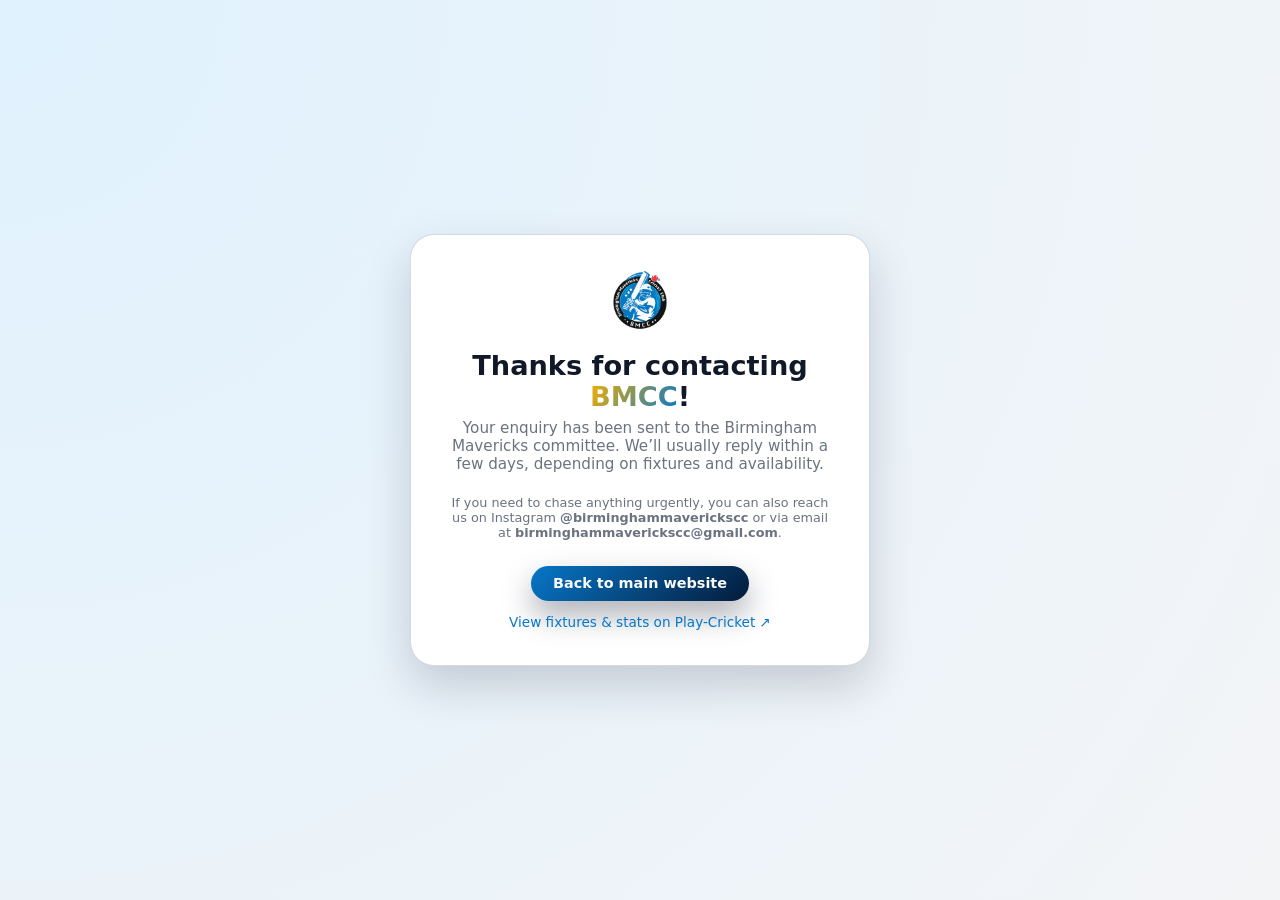
==== commit b6e76947: "Update thank-you.html" ====
--- a/thank-you.html
+++ b/thank-you.html
@@ -2,23 +2,15 @@
 <html lang="en">
 <head>
   <meta charset="UTF-8" />
-  <title>Birmingham Mavericks Cricket Club | BMCC</title>
+  <title>Thank You | Birmingham Mavericks CC</title>
   <meta name="viewport" content="width=device-width, initial-scale=1" />
-  <meta
-    name="description"
-    content="Birmingham Mavericks Cricket Club (BMCC) – Sunday league cricket in the West Midlands, based at Old Halesonians Cricket Club. Fixtures, results, players and membership info."
-  />
-
   <style>
     :root {
       --primary: #0777c8;
       --secondary: #f4b000;
       --dark: #020617;
       --light: #f9fafb;
-      --text: #111827;
       --muted: #6b7280;
-      --radius-lg: 18px;
-      --shadow-soft: 0 18px 40px rgba(15, 23, 42, 0.18);
     }
 
     * {
@@ -29,1933 +21,108 @@
 
     body {
       font-family: system-ui, -apple-system, BlinkMacSystemFont, "Segoe UI", sans-serif;
-      color: var(--text);
-      background: #f3f4f6;
-      line-height: 1.6;
+      background: radial-gradient(circle at top left, #e0f2fe, #f3f4f6);
+      min-height: 100vh;
+      display: flex;
+      align-items: center;
+      justify-content: center;
+      color: #111827;
     }
 
-    a {
-      text-decoration: none;
-      color: inherit;
+    .card {
+      background: #ffffff;
+      border-radius: 24px;
+      padding: 2.2rem 2.4rem;
+      max-width: 460px;
+      width: 100%;
+      box-shadow: 0 20px 45px rgba(15, 23, 42, 0.18);
+      border: 1px solid rgba(148, 163, 184, 0.4);
+      text-align: center;
     }
 
-    img {
-      max-width: 100%;
-      display: block;
+    .logo {
+      height: 60px;
+      margin: 0 auto 1rem;
     }
 
-    .page {
-      min-height: 100vh;
-      display: flex;
-      flex-direction: column;
+    h1 {
+      font-size: 1.7rem;
+      margin-bottom: 0.4rem;
     }
 
-    .container {
-      width: 100%;
-      max-width: 1100px;
-      margin: 0 auto;
-      padding: 0 1.25rem;
-    }
-
-    /* HEADER / NAV */
-
-    header {
-      position: sticky;
-      top: 0;
-      z-index: 50;
-      backdrop-filter: blur(16px);
-      background: rgba(15, 23, 42, 0.98);
-      border-bottom: 1px solid rgba(148, 163, 184, 0.3);
-    }
-
-    .nav {
-      display: flex;
-      align-items: center;
-      justify-content: space-between;
-      padding: 0.6rem 0;
-      gap: 1rem;
-    }
-
-    .brand {
-      display: flex;
-      align-items: center;
-      gap: 0.75rem;
-    }
-
-    .brand-logo {
-      height: 52px;
-      display: flex;
-      align-items: center;
-    }
-
-    .brand-logo img {
-      height: 100%;
-      width: auto;
-      display: block;
-    }
-
-    .brand-text {
-      display: flex;
-      flex-direction: column;
-      line-height: 1.1;
-      color: #e5e7eb;
-    }
-
-    .brand-title {
-      font-size: 1rem;
-      font-weight: 700;
-      letter-spacing: 0.05em;
-      text-transform: uppercase;
-    }
-
-    .brand-sub {
-      font-size: 0.7rem;
-      color: #9ca3af;
-      text-transform: uppercase;
-      letter-spacing: 0.16em;
-    }
-
-    .nav-links {
-      display: flex;
-      gap: 1.4rem;
-      font-size: 0.9rem;
-    }
-
-    .nav-links a {
-      padding: 0.35rem 0;
-      position: relative;
-      color: #cbd5f5;
-      font-weight: 500;
-    }
-
-    .nav-links a::after {
-      content: "";
-      position: absolute;
-      left: 0;
-      bottom: 0;
-      width: 0;
-      height: 2px;
-      background: linear-gradient(90deg, var(--secondary), var(--primary));
-      border-radius: 999px;
-      transition: width 0.18s ease-out;
-    }
-
-    .nav-links a:hover::after {
-      width: 18px;
-    }
-
-    .nav-cta {
-      display: flex;
-      align-items: center;
-      gap: 0.75rem;
-    }
-
-    .nav-cta small {
-      font-size: 0.75rem;
-      text-transform: uppercase;
-      letter-spacing: 0.12em;
-      color: #9ca3af;
-      display: none;
-    }
-
-    .btn-primary,
-    .btn-outline {
-      border-radius: 999px;
-      padding: 0.5rem 1.2rem;
-      font-size: 0.85rem;
-      font-weight: 600;
-      border: 1px solid transparent;
-      cursor: pointer;
-      display: inline-flex;
-      align-items: center;
-      justify-content: center;
-      gap: 0.4rem;
-      white-space: nowrap;
-    }
-
-    .btn-primary {
-      background: linear-gradient(135deg, var(--primary), #041b3b);
-      color: #f9fafb;
-      box-shadow: 0 14px 30px rgba(15, 23, 42, 0.4);
-    }
-
-    .btn-primary:hover {
-      transform: translateY(-1px);
-      box-shadow: 0 20px 40px rgba(15, 23, 42, 0.6);
-    }
-
-    .btn-outline {
-      border-color: rgba(148, 163, 184, 0.7);
-      color: #111827;
-      background: #ffffff;
-    }
-
-    /* HERO WITH VIDEO */
-
-    .hero {
-      position: relative;
-      padding: 3.3rem 0 2.8rem;
-      color: #111827;
-      overflow: hidden;
-      isolation: isolate;
-      background: linear-gradient(135deg, #e0f2ff, #f9fafb);
-    }
-
-    .hero-media {
-      position: absolute;
-      inset: 0;
-      z-index: 0;
-      overflow: hidden;
-      pointer-events: none;
-    }
-
-    .hero-media video {
-      position: absolute;
-      inset: 0;
-      width: 100%;
-      height: 100%;
-      object-fit: cover;
-      filter: brightness(0.45) saturate(1.3);
-    }
-
-    .hero-overlay {
-      position: absolute;
-      inset: 0;
-      background:
-        radial-gradient(circle at top left, rgba(59, 130, 246, 0.35), transparent 55%),
-        linear-gradient(180deg, rgba(15, 23, 42, 0.65), rgba(15, 23, 42, 0.25), transparent);
-      mix-blend-mode: soft-light;
-    }
-
-    .hero-grid {
-      display: grid;
-      grid-template-columns: minmax(0, 1.45fr) minmax(0, 1.1fr);
-      gap: 2.5rem;
-      align-items: center;
-      position: relative;
-      z-index: 1;
-      color: #f9fafb;
-    }
-
-    .eyebrow {
-      font-size: 0.75rem;
-      text-transform: uppercase;
-      letter-spacing: 0.18em;
-      color: var(--secondary);
-      font-weight: 700;
-      margin-bottom: 0.8rem;
-    }
-
-    .hero h1 {
-      font-size: clamp(2.1rem, 3.4vw, 2.8rem);
-      letter-spacing: 0.02em;
-      margin-bottom: 0.75rem;
-    }
-
-    .hero h1 span {
+    h1 span {
       background: linear-gradient(120deg, var(--secondary), var(--primary));
       -webkit-background-clip: text;
       background-clip: text;
       color: transparent;
     }
 
-    .hero-sub {
-      font-size: 0.97rem;
-      color: #e5e7eb;
-      max-width: 32rem;
-      margin-bottom: 1.3rem;
+    p {
+      font-size: 0.95rem;
+      color: var(--muted);
+      margin-bottom: 1.4rem;
     }
 
-    .hero-pills {
-      display: flex;
-      flex-wrap: wrap;
-      gap: 0.5rem;
-      margin-bottom: 1.7rem;
+    .info {
+      font-size: 0.8rem;
+      color: var(--muted);
+      margin-bottom: 1.6rem;
     }
 
-    .pill {
-      font-size: 0.75rem;
-      padding: 0.25rem 0.8rem;
+    a.button {
+      display: inline-flex;
+      align-items: center;
+      justify-content: center;
+      padding: 0.6rem 1.4rem;
       border-radius: 999px;
-      border: 1px solid rgba(148, 163, 184, 0.6);
-      background: rgba(15, 23, 42, 0.6);
-      color: #e5e7eb;
-      backdrop-filter: blur(8px);
+      border: none;
+      background: linear-gradient(135deg, var(--primary), #041b3b);
+      color: #f9fafb;
+      font-weight: 600;
+      font-size: 0.9rem;
+      text-decoration: none;
+      box-shadow: 0 14px 30px rgba(15, 23, 42, 0.35);
+      cursor: pointer;
     }
 
-    .hero-actions {
-      display: flex;
-      flex-wrap: wrap;
-      gap: 0.75rem;
-      margin-bottom: 1.25rem;
+    a.secondary-link {
+      display: block;
+      margin-top: 0.8rem;
+      font-size: 0.85rem;
+      color: var(--primary);
+      text-decoration: none;
     }
 
-    .hero-actions .btn-outline {
-      background: #f9fafb;
+    a.secondary-link:hover {
+      text-decoration: underline;
     }
 
-    .hero-meta {
-      display: flex;
-      flex-wrap: wrap;
-      gap: 1.5rem;
-      font-size: 0.78rem;
-      color: #e5e7eb;
-    }
-
-    .hero-meta strong {
-      display: block;
-      color: #f9fafb;
-      font-size: 0.9rem;
-    }
-
-    .hero-right {
-      position: relative;
-    }
-
-    .hero-card {
-      background: radial-gradient(circle at 10% 0%, #1d4ed81f, #0b1120);
-      border-radius: 28px;
-      padding: 1.4rem 1.5rem;
-      color: #e5e7eb;
-      box-shadow: var(--shadow-soft);
-      border: 1px solid rgba(148, 163, 184, 0.35);
-      position: relative;
-      overflow: hidden;
-    }
-
-    .hero-card::before {
-      content: "";
-      position: absolute;
-      inset: 0;
-      background: radial-gradient(circle at top, rgba(56, 189, 248, 0.18), transparent);
-      opacity: 0.9;
-      pointer-events: none;
-    }
-
-    .fixture-header {
-      display: flex;
-      justify-content: space-between;
-      align-items: center;
-      margin-bottom: 1rem;
-    }
-
-    .fixture-header h2 {
-      font-size: 0.88rem;
-      letter-spacing: 0.16em;
-      text-transform: uppercase;
-      color: #9ca3af;
-    }
-
-    .fixture-badge {
-      padding: 0.2rem 0.7rem;
-      border-radius: 999px;
-      border: 1px solid rgba(52, 211, 153, 0.5);
-      font-size: 0.72rem;
-      color: #6ee7b7;
-      background: rgba(22, 163, 74, 0.12);
-    }
-
-    .fixture-main {
-      display: grid;
-      grid-template-columns: 1.3fr 0.9fr;
-      gap: 1.1rem;
-      margin-bottom: 1.1rem;
-    }
-
-    .fixture-teams {
-      display: flex;
-      flex-direction: column;
-      gap: 0.6rem;
-    }
-
-    .fixture-team {
-      display: flex;
-      align-items: center;
-      gap: 0.5rem;
-    }
-
-    .fixture-team span.badge {
-      width: 26px;
-      height: 26px;
-      border-radius: 999px;
-      background: radial-gradient(circle at 10% 10%, #facc15, #0f172a);
-      display: flex;
-      align-items: center;
-      justify-content: center;
-      font-size: 0.7rem;
-      font-weight: 700;
-    }
-
-    .fixture-team span.badge.away {
-      background: radial-gradient(circle at 10% 10%, #38bdf8, #020617);
-    }
-
-    .fixture-team .name {
-      font-size: 0.88rem;
-      font-weight: 600;
-    }
-
-    .fixture-team .tag {
-      font-size: 0.7rem;
-      color: #9ca3af;
-      text-transform: uppercase;
-      letter-spacing: 0.16em;
-    }
-
-    .fixture-meta {
-      font-size: 0.78rem;
-      color: #9ca3af;
-      display: flex;
-      flex-direction: column;
-      gap: 0.45rem;
-    }
-
-    .fixture-meta strong {
-      color: #e5e7eb;
-      font-size: 0.82rem;
-    }
-
-    .fixture-foot {
-      display: flex;
-      justify-content: space-between;
-      align-items: center;
-      font-size: 0.75rem;
-      border-top: 1px dashed rgba(75, 85, 99, 0.8);
-      padding-top: 0.6rem;
-      color: #9ca3af;
-    }
-
-    .fixture-tags {
-      display: flex;
-      gap: 0.4rem;
-      flex-wrap: wrap;
-    }
-
-    .fixture-tags span {
-      padding: 0.1rem 0.55rem;
-      border-radius: 999px;
-      background: rgba(15, 23, 42, 0.7);
-      border: 1px solid rgba(148, 163, 184, 0.45);
-    }
-
-    .hero-float {
-      position: absolute;
-      right: -8px;
-      bottom: -22px;
-      background: #f9fafb;
-      border-radius: 18px;
-      padding: 0.65rem 0.85rem;
-      font-size: 0.72rem;
-      display: flex;
-      flex-direction: column;
-      gap: 0.1rem;
-      border: 1px solid rgba(148, 163, 184, 0.7);
-      box-shadow: 0 16px 30px rgba(15, 23, 42, 0.3);
-      max-width: 210px;
-      color: #111827;
-    }
-
-    .hero-float strong {
-      font-size: 0.8rem;
-    }
-
-    .hero-float span {
-      color: var(--muted);
-    }
-
-    /* SECTIONS */
-
-    section {
-      padding: 2.5rem 0;
-    }
-
-    section:nth-of-type(even) {
-      background: #ffffff;
-    }
-
-    .section-header {
-      display: flex;
-      justify-content: space-between;
-      align-items: flex-end;
-      gap: 1rem;
-      margin-bottom: 1.5rem;
-      color: #111827;
-    }
-
-    .section-header h2 {
-      font-size: 1.3rem;
-    }
-
-    .section-header p {
-      font-size: 0.9rem;
-      color: var(--muted);
-      max-width: 26rem;
-    }
-
-    /* ABOUT */
-
-    #about {
-      background:
-        radial-gradient(circle at top left, #e0f2fe 0, #f9fafb 45%, #ffffff 100%);
-    }
-
-    .about-grid {
-      display: grid;
-      grid-template-columns: minmax(0, 1.3fr) minmax(0, 1fr);
-      gap: 2rem;
-    }
-
-    .about-text p {
-      font-size: 0.95rem;
-      color: #374151;
-      margin-bottom: 0.8rem;
-    }
-
-    .about-badges {
-      display: flex;
-      flex-wrap: wrap;
-      gap: 0.6rem;
-      margin-top: 0.5rem;
-    }
-
-    .about-badges span {
-      font-size: 0.75rem;
-      padding: 0.2rem 0.6rem;
-      border-radius: 999px;
-      border: 1px dashed rgba(148, 163, 184, 0.8);
-      color: #4b5563;
-      background: #f9fafb;
-    }
-
-    .stats-card {
-      position: relative;
-      background: radial-gradient(circle at top left, #1d4ed8, #020617 55%);
-      color: #e5e7eb;
-      border-radius: 24px;
-      padding: 1.4rem 1.5rem;
-      box-shadow: 0 22px 50px rgba(15, 23, 42, 0.45);
-      border: 1px solid rgba(129, 140, 248, 0.5);
-      display: grid;
-      grid-template-columns: repeat(2, minmax(0, 1fr));
-      gap: 1.1rem 1.4rem;
-      font-size: 0.82rem;
-      overflow: hidden;
-    }
-
-    .stats-card::before {
-      content: "";
-      position: absolute;
-      inset: -40%;
-      background:
-        radial-gradient(circle at top right, rgba(56, 189, 248, 0.4), transparent 55%),
-        radial-gradient(circle at bottom left, rgba(244, 180, 0, 0.35), transparent 55%);
-      opacity: 0.9;
-      pointer-events: none;
-    }
-
-    .stat-box {
-      position: relative;
-      z-index: 1;
-    }
-
-    .stat-box h3 {
-      display: inline-flex;
-      align-items: center;
-      padding: 0.18rem 0.6rem;
-      border-radius: 999px;
-      font-size: 0.7rem;
-      text-transform: uppercase;
-      letter-spacing: 0.16em;
-      color: #e5e7eb;
-      background: rgba(15, 23, 42, 0.5);
-      border: 1px solid rgba(148, 163, 184, 0.45);
-      margin-bottom: 0.4rem;
-    }
-
-    .stat-box strong {
-      display: block;
-      font-size: 1.4rem;
-      margin-bottom: 0.1rem;
-      background: linear-gradient(135deg, #facc15, #22c55e, #38bdf8);
-      -webkit-background-clip: text;
-      background-clip: text;
-      color: transparent;
-    }
-
-    .stat-box span {
-      font-size: 0.76rem;
-      color: #cbd5f5;
-    }
-
-    /* FIXTURES */
-
-    #fixtures {
-      background:
-        radial-gradient(circle at top left, #e0f2fe 0, #f9fafb 40%, #eef2ff 100%);
-    }
-
-    .cards-row {
-      display: grid;
-      grid-template-columns: repeat(auto-fit, minmax(230px, 1fr));
-      gap: 1rem;
-    }
-
-    .card {
-      background: #ffffff;
-      border-radius: var(--radius-lg);
-      padding: 1rem 1.1rem;
-      border: 1px solid rgba(148, 163, 184, 0.35);
-      box-shadow: 0 14px 35px rgba(15, 23, 42, 0.06);
-      font-size: 0.85rem;
-      color: #111827;
-      position: relative;
-      overflow: hidden;
-    }
-
-    .card h3 {
-      font-size: 0.95rem;
-      margin-bottom: 0.4rem;
-    }
-
-    .card small {
-      font-size: 0.7rem;
-      text-transform: uppercase;
-      letter-spacing: 0.15em;
-      color: var(--muted);
-    }
-
-    .card p {
-      font-size: 0.86rem;
-      color: var(--muted);
-      margin-top: 0.4rem;
-    }
-
-    .card-list {
-      margin-top: 0.6rem;
-      list-style: none;
-    }
-
-    .card-list li {
-      display: flex;
-      justify-content: space-between;
-      align-items: center;
-      padding: 0.25rem 0;
-      font-size: 0.82rem;
-      border-bottom: 1px dashed rgba(148, 163, 184, 0.4);
-    }
-
-    .card-list li:last-child {
-      border-bottom: none;
-    }
-
-    .tag-pill {
-      padding: 0.1rem 0.5rem;
-      border-radius: 999px;
-      background: rgba(37, 99, 235, 0.07);
-      border: 1px solid rgba(37, 99, 235, 0.25);
-      font-size: 0.7rem;
-      color: #1d4ed8;
-    }
-
-    #fixtures .fixture-card {
-      border-radius: 22px;
-      border: 1px solid rgba(148, 163, 184, 0.45);
-      box-shadow: 0 18px 45px rgba(15, 23, 42, 0.12);
-    }
-
-    #fixtures .fixture-card::before {
-      content: "";
-      position: absolute;
-      inset: -30%;
-      background:
-        radial-gradient(circle at top left, rgba(255, 255, 255, 0.4), transparent 55%),
-        radial-gradient(circle at bottom right, rgba(15, 23, 42, 0.18), transparent 55%);
-      pointer-events: none;
-      opacity: 0.9;
-    }
-
-    #fixtures .fixture-card::after {
-      content: "";
-      position: absolute;
-      inset: 0;
-      border-radius: inherit;
-      border-top: 4px solid var(--accent, #3b82f6);
-      opacity: 0.9;
-      pointer-events: none;
-    }
-
-    #fixtures .fixture-card > * {
-      position: relative;
-      z-index: 1;
-    }
-
-    #fixtures .fixture-card h3 {
-      display: flex;
-      align-items: center;
-      gap: 0.4rem;
-    }
-
-    #fixtures .fixture-card h3::after {
-      content: "";
-      width: 7px;
-      height: 7px;
-      border-radius: 999px;
-      background: var(--accent, #3b82f6);
-    }
-
-    /* Per-card accent backgrounds */
-
-    .fixture-card--upcoming {
-      --accent: #3b82f6;
-      background:
-        radial-gradient(circle at 0% 0%, rgba(59, 130, 246, 0.15), transparent 55%),
-        linear-gradient(135deg, #ffffff, #e5edff);
-    }
-
-    /* <- changed: no more mint-green wash, just very light neutral */
-    .fixture-card--recent {
-      --accent: #22c55e;
-      background:
-        radial-gradient(circle at 0% 0%, rgba(148, 163, 184, 0.14), transparent 55%),
-        linear-gradient(135deg, #ffffff, #f3f4f6);
-    }
-
-    .fixture-card--stats {
-      --accent: #f97316;
-      background:
-        radial-gradient(circle at 0% 0%, rgba(249, 115, 22, 0.16), transparent 55%),
-        radial-gradient(circle at 100% 100%, rgba(59, 130, 246, 0.18), transparent 55%),
-        linear-gradient(135deg, #ffffff, #eef2ff);
-    }
-
-    /* Results styling – colourful rows, but clean card background */
-
-    .results-list {
-      margin-top: 0.7rem;
-      display: flex;
-      flex-direction: column;
-      gap: 0.75rem;
-    }
-
-    .result-row {
-      padding: 0.6rem 0.8rem;
-      border-radius: 16px;
-      border: 1px solid rgba(148, 163, 184, 0.25);
-      background: linear-gradient(135deg, #f9fafb, #eef2ff);
-      box-shadow: 0 10px 24px rgba(15, 23, 42, 0.04);
-    }
-
-    .results-list .result-row:nth-child(1) {
-      border-color: rgba(239, 68, 68, 0.55);
-      background:
-        radial-gradient(circle at 0% 0%, rgba(248, 113, 113, 0.16), transparent 55%),
-        linear-gradient(135deg, #fef2f2, #fee2e2);
-    }
-
-    .results-list .result-row:nth-child(2) {
-      border-color: rgba(34, 197, 94, 0.6);
-      background:
-        radial-gradient(circle at 0% 0%, rgba(34, 197, 94, 0.16), transparent 55%),
-        linear-gradient(135deg, #ecfdf5, #d1fae5);
-    }
-
-    .results-list .result-row:nth-child(3) {
-      border-color: rgba(248, 113, 113, 0.5);
-      background:
-        radial-gradient(circle at 0% 0%, rgba(248, 113, 113, 0.16), transparent 55%),
-        linear-gradient(135deg, #fef2f2, #fee2e2);
-    }
-
-    .result-main {
-      display: flex;
-      flex-wrap: wrap;
-      gap: 0.35rem;
-      align-items: baseline;
-      font-size: 0.82rem;
-    }
-
-    .result-date {
-      font-weight: 600;
-      color: #111827;
-    }
-
-    .result-vs {
-      font-weight: 700;
-      color: #111827;
-    }
-
-    .result-venue {
-      font-size: 0.76rem;
-      text-transform: uppercase;
-      letter-spacing: 0.14em;
-      color: #6b7280;
-    }
-
-    .result-tag {
-      display: inline-flex;
-      align-items: center;
-      padding: 0.12rem 0.8rem;
-      border-radius: 999px;
-      font-size: 0.72rem;
-      margin-top: 0.3rem;
-      font-weight: 600;
-    }
-
-    .result-tag--won {
-      background: rgba(22, 163, 74, 0.15);
-      border: 1px solid rgba(22, 163, 74, 0.6);
-      color: #166534;
-      box-shadow: 0 0 0 1px rgba(187, 247, 208, 0.9);
-    }
-
-    .result-tag--lost {
-      background: rgba(220, 38, 38, 0.12);
-      border: 1px solid rgba(220, 38, 38, 0.6);
-      color: #b91c1c;
-      box-shadow: 0 0 0 1px rgba(254, 226, 226, 0.9);
-    }
-
-    .result-score {
-      font-size: 0.78rem;
-      color: #4b5563;
-      margin-top: 0.25rem;
-    }
-
-    /* Top performers table styling (BBL-style) */
-
-    .performances-grid {
-      margin-top: 0.7rem;
-      display: grid;
-      grid-template-columns: repeat(auto-fit, minmax(240px, 1fr));
-      gap: 0.9rem;
-    }
-
-    .performance-column {
-      background: #f9fafb;
-      border-radius: 16px;
-      padding: 0.6rem 0.8rem 0.7rem;
-      border: 1px solid rgba(148, 163, 184, 0.4);
-      box-shadow: 0 10px 24px rgba(15, 23, 42, 0.05);
-    }
-
-    .perf-header-row {
-      display: flex;
-      align-items: center;
-      gap: 0.4rem;
-      padding-bottom: 0.3rem;
-      border-bottom: 1px solid rgba(209, 213, 219, 0.9);
-      margin-bottom: 0.25rem;
-      font-size: 0.8rem;
-      font-weight: 600;
-      text-transform: uppercase;
-      letter-spacing: 0.12em;
-      color: #4b5563;
-    }
-
-    .perf-header-icon {
-      width: 18px;
-      height: 18px;
-      border-radius: 999px;
-      border: 1px solid rgba(107, 114, 128, 0.6);
-      display: flex;
-      align-items: center;
-      justify-content: center;
-      font-size: 0.7rem;
-    }
-
-    .perf-row {
-      display: flex;
-      align-items: center;
-      gap: 0.65rem;
-      padding: 0.45rem 0;
-      border-bottom: 1px solid rgba(229, 231, 235, 0.9);
-    }
-
-    .perf-row:last-of-type {
-      border-bottom: none;
-    }
-
-    .perf-player-avatar {
-      width: 42px;
-      height: 42px;
-      border-radius: 999px;
-      overflow: hidden;
-      background: #e5e7eb;
-      flex-shrink: 0;
-      border: 1px solid rgba(148, 163, 184, 0.7);
-    }
-
-    .perf-player-avatar img {
-      width: 100%;
-      height: 100%;
-      object-fit: cover;
-      display: block;
-    }
-
-    .perf-player-meta {
-      flex: 1;
-      min-width: 0;
-    }
-
-    .perf-player-name {
-      font-size: 0.86rem;
-      font-weight: 600;
-      color: #111827;
-    }
-
-    .perf-player-name span {
-      font-size: 0.72rem;
-      font-weight: 500;
-      color: #6b7280;
-      margin-left: 0.25rem;
-    }
-
-    .perf-player-detail {
-      font-size: 0.78rem;
-      color: #4b5563;
-      margin-top: 0.05rem;
-    }
-
-    .perf-player-detail strong {
-      font-weight: 700;
-    }
-
-    .perf-view-link {
-      display: inline-block;
-      margin-top: 0.35rem;
-      font-size: 0.78rem;
-      color: #2563eb;
-    }
-
-    /* SQUAD & STRUCTURE */
-
-    #squads {
-      background: linear-gradient(135deg, #eef2ff, #e0f2fe);
-    }
-
-    .squad-grid {
-      display: grid;
-      grid-template-columns: repeat(3, minmax(0, 1fr));
-      gap: 1.1rem;
-    }
-
-    .squad-card {
-      position: relative;
-      background: rgba(255, 255, 255, 0.97);
-      border-radius: var(--radius-lg);
-      padding: 1rem 1.1rem 1.1rem;
-      border: 1px solid rgba(129, 140, 248, 0.35);
-      box-shadow: 0 18px 40px rgba(30, 64, 175, 0.15);
-      overflow: hidden;
-    }
-
-    .squad-card::before {
-      content: "";
-      position: absolute;
-      inset: 0;
-      border-radius: inherit;
-      border-top: 4px solid rgba(37, 99, 235, 0.85);
-      pointer-events: none;
-    }
-
-    .squad-card h3 {
-      margin-bottom: 0.6rem;
-    }
-
-    .squad-card small {
-      font-size: 0.7rem;
-      text-transform: uppercase;
-      letter-spacing: 0.15em;
-      color: var(--muted);
-    }
-
-    .squad-list {
-      list-style: none;
-      font-size: 0.85rem;
-      color: #374151;
-      margin-top: 0.4rem;
-    }
-
-    .squad-list li {
-      display: flex;
-      flex-direction: column;
-      align-items: flex-start;
-      gap: 0.12rem;
-      padding: 0.45rem 0;
-      border-bottom: 1px solid rgba(229, 231, 235, 0.9);
-    }
-
-    .squad-list li:last-child {
-      border-bottom: none;
-    }
-
-    .squad-role {
-      font-weight: 600;
-      font-size: 0.82rem;
-      color: #111827;
-    }
-
-    .squad-names {
-      font-size: 0.8rem;
-      color: #4b5563;
-    }
-
-    /* GALLERY */
-
-    .gallery-grid {
-      display: grid;
-      grid-template-columns: repeat(auto-fit, minmax(220px, 1fr));
-      gap: 0.9rem;
-    }
-
-    .gallery-item {
-      position: relative;
-      border-radius: 16px;
-      overflow: hidden;
-      min-height: 170px;
-      display: flex;
-      align-items: flex-end;
-      padding: 0.75rem;
-      color: #f9fafb;
-      font-size: 0.8rem;
-      background-size: cover;
-      background-position: center;
-      background-repeat: no-repeat;
-    }
-
-    .gallery-item span {
-      position: relative;
-      z-index: 1;
-    }
-
-    .gallery-item::before {
-      content: "";
-      position: absolute;
-      inset: 0;
-      background-image: linear-gradient(180deg, transparent, rgba(15, 23, 42, 0.9));
-      opacity: 0.9;
-    }
-
-    /* JOIN & CONTACT */
-
-    .two-col {
-      display: grid;
-      grid-template-columns: minmax(0, 1.1fr) minmax(0, 1.1fr);
-      gap: 1.5rem;
-      align-items: flex-start;
-    }
-
-    .list {
-      list-style: none;
-      font-size: 0.9rem;
-      color: #374151;
-    }
-
-    .list li {
-      display: flex;
-      gap: 0.5rem;
-      margin-bottom: 0.45rem;
-    }
-
-    .bullet {
-      width: 6px;
-      height: 6px;
-      border-radius: 999px;
-      background: var(--secondary);
-      margin-top: 0.45rem;
-      flex-shrink: 0;
-    }
-
-    form {
-      display: grid;
-      grid-template-columns: 1fr;
-      gap: 0.65rem;
-      font-size: 0.85rem;
-    }
-
-    label {
-      font-size: 0.8rem;
-      font-weight: 500;
-      color: #111827;
-    }
-
-    input,
-    textarea {
-      width: 100%;
-      padding: 0.45rem 0.6rem;
-      border-radius: 10px;
-      border: 1px solid rgba(148, 163, 184, 0.8);
-      font-size: 0.85rem;
-      font-family: inherit;
-      background: #ffffff;
-      color: #111827;
-    }
-
-    input::placeholder,
-    textarea::placeholder {
-      color: #6b7280;
-    }
-
-    textarea {
-      min-height: 90px;
-      resize: vertical;
-    }
-
-    small.form-hint {
-      font-size: 0.7rem;
-      color: var(--muted);
-    }
-
-    .map-card {
-      background: radial-gradient(circle at top left, #1d4ed8, #020617 55%);
-      color: #e5e7eb;
-      border-radius: 22px;
-      padding: 1.1rem 1.2rem 1.3rem;
-      box-shadow: 0 22px 50px rgba(15, 23, 42, 0.45);
-      border: 1px solid rgba(129, 140, 248, 0.5);
-      font-size: 0.9rem;
-    }
-
-    .map-card h3 {
-      font-size: 1rem;
-      margin-bottom: 0.4rem;
-    }
-
-    .map-card p {
-      font-size: 0.85rem;
-      color: #cbd5f5;
-      margin-bottom: 0.6rem;
-    }
-
-    .map-embed {
-      background: #020617;
-      border-radius: 16px;
-      overflow: hidden;
-      border: 1px solid rgba(148, 163, 184, 0.6);
-    }
-
-    .map-embed iframe {
-      display: block;
-      width: 100%;
-      height: 260px;
-      border: 0;
-    }
-
-    /* FOOTER */
-
-    footer {
-      padding: 1.5rem 0 1.7rem;
-      font-size: 0.8rem;
-      color: #6b7280;
-      background: #e5e7eb;
-      border-top: 1px solid rgba(148, 163, 184, 0.4);
-    }
-
-    .footer-row {
-      display: flex;
-      justify-content: space-between;
-      align-items: center;
-      gap: 1rem;
-      flex-wrap: wrap;
-    }
-
-    .footer-row a {
-      font-size: 0.8rem;
-    }
-
-    /* RESPONSIVE */
-
-    @media (max-width: 880px) {
-      .hero-grid,
-      .about-grid,
-      .two-col {
-        grid-template-columns: minmax(0, 1fr);
-      }
-
-      .hero-right {
-        order: -1;
-      }
-
-      .nav-links {
-        display: none;
-      }
-
-      .nav-cta small {
-        display: inline-block;
-      }
-
-      .hero {
-        padding-top: 2.6rem;
-      }
-
-      .stats-card {
-        grid-template-columns: minmax(0, 1fr);
-      }
-
-      .squad-grid {
-        grid-template-columns: minmax(0, 1fr);
-      }
-
-      .map-embed iframe {
-        height: 220px;
-      }
-    }
-
-    @media (max-width: 520px) {
-      .hero-card {
-        padding: 1.1rem 1.1rem;
-      }
-
-      .hero-meta {
-        gap: 0.9rem;
-      }
-
-      .hero-float {
-        display: none;
+    @media (max-width: 480px) {
+      .card {
+        margin: 1.2rem;
+        padding: 1.8rem 1.6rem;
       }
     }
   </style>
 </head>
 <body>
-  <div class="page">
-    <!-- NAVBAR -->
-    <header>
-      <div class="container nav">
-        <div class="brand">
-          <div class="brand-logo">
-            <img src="bmcc-logo-fixed.png" alt="Birmingham Mavericks CC Logo" />
-          </div>
-          <div class="brand-text">
-            <span class="brand-title">Birmingham Mavericks</span>
-            <span class="brand-sub">Cricket Club · BMCC</span>
-          </div>
-        </div>
-        <nav class="nav-links">
-          <a href="#about">About</a>
-          <a href="#fixtures">Fixtures</a>
-          <a href="https://birminghammavericks.play-cricket.com/home" target="_blank" rel="noopener">Play-Cricket</a>
-          <a href="#squads">Squads</a>
-          <a href="#gallery">Gallery</a>
-          <a href="#join">Join Us</a>
-          <a href="#contact">Contact</a>
-        </nav>
-        <div class="nav-cta">
-          <small>West Midlands</small>
-          <a href="#join" class="btn-primary">Join the Mavericks</a>
-        </div>
-      </div>
-    </header>
+  <div class="card">
+    <img src="bmcc-logo-fixed.png" alt="Birmingham Mavericks CC" class="logo" />
+    <h1>Thanks for contacting <span>BMCC</span>!</h1>
+    <p>
+      Your enquiry has been sent to the Birmingham Mavericks committee. We’ll usually reply within a few days,
+      depending on fixtures and availability.
+    </p>
+    <div class="info">
+      If you need to chase anything urgently, you can also reach us on Instagram
+      <strong>@birminghammaverickscc</strong> or via email at
+      <strong>birminghammaverickscc@gmail.com</strong>.
+    </div>
 
-    <main>
-      <!-- HERO -->
-      <section class="hero" id="home">
-        <div class="hero-media">
-          <video
-            autoplay
-            muted
-            loop
-            playsinline
-            preload="auto"
-            poster="gallery-3.jpg"
-          >
-            <source src="bmcc-hero-web.mp4" type="video/mp4" />
-            Your browser does not support HTML5 video.
-          </video>
-          <div class="hero-overlay"></div>
-        </div>
-
-        <div class="container hero-grid">
-          <div>
-            <div class="eyebrow">West Midlands Sunday Border League</div>
-            <h1>
-              Birmingham <span>Mavericks</span> Cricket Club
-            </h1>
-            <p class="hero-sub">
-              Independent Sunday league side based at Old Halesonians Cricket Club, competing in the West Midlands
-              Sunday Border League and local friendlies.
-            </p>
-
-            <div class="hero-pills">
-              <span class="pill">Old Halesonians Cricket Club – Home Ground</span>
-              <span class="pill">West Midlands Sunday Border League</span>
-              <span class="pill">Friendly fixtures &amp; tours</span>
-            </div>
-
-            <div class="hero-actions">
-              <a href="#join" class="btn-primary">Register your interest</a>
-              <a href="#fixtures" class="btn-outline">View upcoming fixtures</a>
-              <a
-                class="btn-outline"
-                href="https://birminghammavericks.play-cricket.com/home"
-                target="_blank"
-                rel="noopener"
-              >
-                View stats on Play-Cricket
-              </a>
-            </div>
-
-            <div class="hero-meta">
-              <div>
-                <strong>Home ground</strong>
-                Located in: Old Halesonians Association Community Sports Centre<br />
-                Wassell Grove Ln, Hagley, Stourbridge DY9 9JP
-              </div>
-              <div>
-                <strong>Matches &amp; training</strong>
-                Sunday league fixtures, weekday T20s and organised nets in-season and indoors during winter.
-              </div>
-            </div>
-          </div>
-
-          <div class="hero-right">
-            <div class="hero-card" aria-label="Featured upcoming fixture">
-              <div class="fixture-header">
-                <h2>Next Fixture</h2>
-                <span class="fixture-badge">League · WMSBL</span>
-              </div>
-
-              <div class="fixture-main">
-                <div class="fixture-teams">
-                  <div class="fixture-team">
-                    <span class="badge">BM</span>
-                    <div>
-                      <div class="name">Birmingham Mavericks</div>
-                      <div class="tag">Home</div>
-                    </div>
-                  </div>
-                  <div class="fixture-team">
-                    <span class="badge away">VS</span>
-                    <div>
-                      <div class="name">TBC Opposition</div>
-                      <div class="tag">Sunday · 40 overs</div>
-                    </div>
-                  </div>
-                </div>
-
-                <div class="fixture-meta">
-                  <div>
-                    <span>Date &amp; Time</span><br />
-                    <strong>Sunday, 2:00 PM</strong><br />
-                    (Replace with real date &amp; time)
-                  </div>
-                  <div>
-                    <span>Ground</span><br />
-                    <strong>Old Halesonians CC</strong>
-                  </div>
-                </div>
-              </div>
-
-              <div class="fixture-foot">
-                <div class="fixture-tags">
-                  <span>Hard ball</span>
-                  <span>League fixture</span>
-                </div>
-                <div>Get in touch if you’re available to play.</div>
-              </div>
-            </div>
-
-            <div class="hero-float">
-              <strong>Recruiting for new season</strong>
-              <span>
-                Open to batters, bowlers, all-rounders &amp; wicketkeepers. Use the form below to join the Mavericks.
-              </span>
-            </div>
-          </div>
-        </div>
-      </section>
-
-      <!-- ABOUT -->
-      <section id="about">
-        <div class="container">
-          <div class="section-header">
-            <h2>About Birmingham Mavericks CC</h2>
-            <p>
-              BMCC is a Sunday club built around competitive cricket, strong team spirit and a friendly environment
-              for players and families across the West Midlands.
-            </p>
-          </div>
-          <div class="about-grid">
-            <div class="about-text">
-              <p>
-                Based at Old Halesonians Cricket Club, we compete in the West Midlands Sunday Border League and play a
-                mix of league and friendly fixtures from April to September, plus weekday T20s. Our squad includes a
-                blend of experienced club cricketers and developing players.
-              </p>
-              <p>
-                We care about preparation, discipline and respect for the game – but we also want Sundays to be
-                enjoyable: good cricket, good company, and a club people want to stick with long term.
-              </p>
-
-              <div class="about-badges">
-                <span>Old Halesonians CC – Home base</span>
-                <span>West Midlands Sunday Border League</span>
-                <span>Hard-ball adult cricket</span>
-                <span>Sunday &amp; weekday T20s</span>
-              </div>
-            </div>
-
-            <aside class="stats-card" aria-label="Club snapshot statistics">
-              <div class="stat-box">
-                <h3>Founded</h3>
-                <strong>2024</strong>
-                <span>Established Birmingham Mavericks CC</span>
-              </div>
-              <div class="stat-box">
-                <h3>Squad size</h3>
-                <strong>25–30</strong>
-                <span>Active players</span>
-              </div>
-              <div class="stat-box">
-                <h3>Match days</h3>
-                <strong>Sunday &amp; T20s</strong>
-                <span>Sunday league + weekday T20</span>
-              </div>
-              <div class="stat-box">
-                <h3>Region</h3>
-                <strong>West Midlands</strong>
-                <span>Birmingham &amp; surrounding areas</span>
-              </div>
-            </aside>
-          </div>
-        </div>
-      </section>
-
-      <!-- FIXTURES / RESULTS -->
-      <section id="fixtures">
-        <div class="container">
-          <div class="section-header">
-            <h2>Fixtures &amp; Results</h2>
-            <p>
-              Snapshot of upcoming games and recent results. Full fixtures, tables and player stats are on our
-              <a href="https://birminghammavericks.play-cricket.com/home" target="_blank" rel="noopener">Play-Cricket page</a>.
-            </p>
-          </div>
-
-          <div class="cards-row">
-            <!-- Upcoming fixtures -->
-            <article class="card fixture-card fixture-card--upcoming">
-              <small>Upcoming</small>
-              <h3>Next 3 Fixtures</h3>
-              <ul class="card-list">
-                <li>
-                  <span>Sun – League fixture (H)</span>
-                  <span class="tag-pill">WMSBL</span>
-                </li>
-                <li>
-                  <span>Sun – League fixture (A)</span>
-                  <span class="tag-pill">WMSBL</span>
-                </li>
-                <li>
-                  <span>Midweek – T20 friendly</span>
-                  <span class="tag-pill">T20</span>
-                </li>
-              </ul>
-              <p>Update this section weekly with your latest league and friendly fixtures.</p>
-            </article>
-
-            <!-- Last 3 real results -->
-            <article class="card fixture-card fixture-card--recent">
-              <small>Recent</small>
-              <h3>Last 3 Results</h3>
-
-              <div class="results-list">
-                <!-- Bharat Parivar CC -->
-                <div class="result-row">
-                  <div class="result-main">
-                    <span class="result-date">21 Sep 2025</span>
-                    <span>·</span>
-                    <span class="result-vs">vs Bharat Parivar CC</span>
-                    <span class="result-venue">Sunday 1st XI</span>
-                  </div>
-                  <div class="result-tag result-tag--lost">Lost by 7 wickets</div>
-                  <div class="result-score">
-                    Birmingham Mavericks CC 145 all out (37.4)<br />
-                    Bharat Parivar CC 146/3 (31.1)
-                  </div>
-                </div>
-
-                <!-- Wightwick & Finchfield CC -->
-                <div class="result-row">
-                  <div class="result-main">
-                    <span class="result-date">07 Sep 2025</span>
-                    <span>·</span>
-                    <span class="result-vs">vs Wightwick &amp; Finchfield CC</span>
-                    <span class="result-venue">Sunday 1st XI</span>
-                  </div>
-                  <div class="result-tag result-tag--won">Won by 38 runs</div>
-                  <div class="result-score">
-                    Birmingham Mavericks CC 162/9 (28.0)<br />
-                    Wightwick &amp; Finchfield CC 124 all out (23.5)
-                  </div>
-                </div>
-
-                <!-- Sportsman CC -->
-                <div class="result-row">
-                  <div class="result-main">
-                    <span class="result-date">31 Aug 2025</span>
-                    <span>·</span>
-                    <span class="result-vs">vs Sportsman CC</span>
-                    <span class="result-venue">Friendly XI</span>
-                  </div>
-                  <div class="result-tag result-tag--lost">Lost by 95 runs</div>
-                  <div class="result-score">
-                    Sportsman CC 401/5 (40.0)<br />
-                    Birmingham Mavericks CC 306 all out (40.0)
-                  </div>
-                </div>
-              </div>
-
-              <p style="margin-top:0.7rem; font-size:0.78rem; color:var(--muted);">
-                Tap through to Play-Cricket for full scorecards, partnerships and bowling figures.
-              </p>
-            </article>
-
-            <!-- Top performers (BBL-style table) -->
-            <article class="card fixture-card fixture-card--stats">
-              <small>Stats</small>
-              <h3>Top Performers</h3>
-
-              <div class="performances-grid">
-                <!-- Batting column -->
-                <div class="performance-column">
-                  <div class="perf-header-row">
-                    <span class="perf-header-icon">🏏</span>
-                    <span>Top Run Scorers</span>
-                  </div>
-
-                  <div class="perf-row">
-                    <div class="perf-player-avatar">
-                      <!-- replace with real image file -->
-                      <img src="ashif-ashraf.jpg" alt="Ashif Ashraf" />
-                    </div>
-                    <div class="perf-player-meta">
-                      <div class="perf-player-name">
-                        Ashif Ashraf
-                        <span>RHB</span>
-                      </div>
-                      <div class="perf-player-detail">
-                        Runs: <strong>890</strong> · Innings: 24 · Avg: 38.70 · HS 132
-                      </div>
-                    </div>
-                  </div>
-
-                  <div class="perf-row">
-                    <div class="perf-player-avatar">
-                      <img src="majid-mohammed.jpg" alt="Majid Mohammed" />
-                    </div>
-                    <div class="perf-player-meta">
-                      <div class="perf-player-name">
-                        Majid Mohammed
-                        <span>Top-order</span>
-                      </div>
-                      <div class="perf-player-detail">
-                        Runs: <strong>733</strong> · Innings: 24 · Avg: 34.90 · HS 100
-                      </div>
-                    </div>
-                  </div>
-
-                  <div class="perf-row">
-                    <div class="perf-player-avatar">
-                      <img src="kamal-pankajakshan.jpg" alt="Kamal Pankajakshan" />
-                    </div>
-                    <div class="perf-player-meta">
-                      <div class="perf-player-name">
-                        Kamal Pankajakshan
-                        <span>Middle-order</span>
-                      </div>
-                      <div class="perf-player-detail">
-                        Runs: <strong>495</strong> · Innings: 23 · Avg: 26.05 · HS 51*
-                      </div>
-                    </div>
-                  </div>
-
-                  <a
-                    class="perf-view-link"
-                    href="https://birminghammavericks.play-cricket.com/Statistics"
-                    target="_blank"
-                    rel="noopener"
-                  >
-                    View full batting list ↗
-                  </a>
-                </div>
-
-                <!-- Bowling column -->
-                <div class="performance-column">
-                  <div class="perf-header-row">
-                    <span class="perf-header-icon">🎯</span>
-                    <span>Top Wicket Takers</span>
-                  </div>
-
-                  <div class="perf-row">
-                    <div class="perf-player-avatar">
-                      <img src="ashif-ashraf-bowling.jpg" alt="Ashif Ashraf bowling" />
-                    </div>
-                    <div class="perf-player-meta">
-                      <div class="perf-player-name">
-                        Ashif Ashraf
-                        <span>Seam</span>
-                      </div>
-                      <div class="perf-player-detail">
-                        Wkts: <strong>36</strong> · 136.4 ovs · 10 mdns · 689 runs · Best 4/15 · Econ 5.04 · Avg 19.14
-                      </div>
-                    </div>
-                  </div>
-
-                  <div class="perf-row">
-                    <div class="perf-player-avatar">
-                      <img src="muhammed-siyad-kalidh.jpg" alt="Muhammed Siyad Kalidh" />
-                    </div>
-                    <div class="perf-player-meta">
-                      <div class="perf-player-name">
-                        Muhammed Siyad Kalidh
-                        <span>Seam</span>
-                      </div>
-                      <div class="perf-player-detail">
-                        Wkts: <strong>36</strong> · 167.4 ovs · 16 mdns · 774 runs · Best 4/12 · Econ 4.62 · Avg 21.50
-                      </div>
-                    </div>
-                  </div>
-
-                  <div class="perf-row">
-                    <div class="perf-player-avatar">
-                      <img src="mohammed-riyaz.jpg" alt="Mohammed Riyaz" />
-                    </div>
-                    <div class="perf-player-meta">
-                      <div class="perf-player-name">
-                        Mohammed Riyaz
-                        <span>Seam</span>
-                      </div>
-                      <div class="perf-player-detail">
-                        Wkts: <strong>29</strong> · 138 ovs · 11 mdns · 770 runs · Best 4/32 · Econ 5.58 · Avg 26.55
-                      </div>
-                    </div>
-                  </div>
-
-                  <a
-                    class="perf-view-link"
-                    href="https://birminghammavericks.play-cricket.com/Statistics"
-                    target="_blank"
-                    rel="noopener"
-                  >
-                    View full bowling list ↗
-                  </a>
-                </div>
-              </div>
-            </article>
-          </div>
-        </div>
-      </section>
-
-      <!-- SQUADS -->
-      <section id="squads">
-        <div class="container">
-          <div class="section-header">
-            <h2>Squad &amp; Structure</h2>
-            <p>
-              Quick overview of leadership, playing roles and club partners for the current Birmingham Mavericks squad.
-            </p>
-          </div>
-
-          <div class="squad-grid">
-            <article class="card squad-card">
-              <small>Leadership</small>
-              <h3>Club Management</h3>
-              <ul class="squad-list">
-                <li>
-                  <span class="squad-role">Club Captain</span>
-                  <span class="squad-names">Javad Ismail</span>
-                </li>
-                <li>
-                  <span class="squad-role">Vice-Captain</span>
-                  <span class="squad-names">Majid Mohamed</span>
-                </li>
-                <li>
-                  <span class="squad-role">Team Manager</span>
-                  <span class="squad-names">Mohamed Riyaz</span>
-                </li>
-                <li>
-                  <span class="squad-role">Safeguarding Officer</span>
-                  <span class="squad-names">Mohammed Kattakath</span>
-                </li>
-              </ul>
-            </article>
-
-            <article class="card squad-card">
-              <small>Players</small>
-              <h3>Squad Roles</h3>
-              <ul class="squad-list">
-                <li>
-                  <span class="squad-role">Top-order batters</span>
-                  <span class="squad-names">Ashif Ashraf, Majid Mohamed, Javad Ismail</span>
-                </li>
-                <li>
-                  <span class="squad-role">Middle-order / finishers</span>
-                  <span class="squad-names">Mohammed Kattakath, Kamal K Pankaj</span>
-                </li>
-                <li>
-                  <span class="squad-role">All-rounders</span>
-                  <span class="squad-names">Mohamed Riyaz, Shibin Iqbal</span>
-                </li>
-                <li>
-                  <span class="squad-role">Seam &amp; spin attack</span>
-                  <span class="squad-names">
-                    Ashif Ashraf, Jawid TK, Mohamed Riaz, Mohamed Siyad, Yoosu Ibrahim
-                  </span>
-                </li>
-                <li>
-                  <span class="squad-role">Wicketkeepers</span>
-                  <span class="squad-names">Javad Ismail, Arun VK</span>
-                </li>
-              </ul>
-            </article>
-
-            <article class="card squad-card">
-              <small>Sponsors</small>
-              <h3>Club Partners</h3>
-              <p style="font-size:0.86rem; color:#4b5563; margin-top:0.5rem;">
-                Add your shirt sponsors, ball sponsors and local business partners here. This card is ideal to show
-                potential sponsors how their branding will sit alongside the squad.
-              </p>
-            </article>
-          </div>
-        </div>
-      </section>
-
-      <!-- GALLERY -->
-      <section id="gallery">
-        <div class="container">
-          <div class="section-header">
-            <h2>Match Day Moments</h2>
-            <p>
-              A few snapshots from league fixtures, tours and days out as Birmingham Mavericks.
-            </p>
-          </div>
-
-          <div class="gallery-grid">
-            <div class="gallery-item" style="background-image: url('./gallery-1.jpg');">
-              <span>BMCC squad after a strong performance, trophies on the table.</span>
-            </div>
-            <div class="gallery-item" style="background-image: url('./gallery-2.jpg');">
-              <span>Mavericks day out at a big game.</span>
-            </div>
-            <div class="gallery-item" style="background-image: url('./gallery-3.jpg');">
-              <span>Match-ready wicket waiting for the first ball.</span>
-            </div>
-            <div class="gallery-item" style="background-image: url('./gallery-4.jpg');">
-              <span>Another perfect Sunday surface for league cricket.</span>
-            </div>
-          </div>
-        </div>
-      </section>
-
-      <!-- JOIN US -->
-      <section id="join">
-        <div class="container">
-          <div class="section-header">
-            <h2>Join the Mavericks</h2>
-            <p>
-              We’re actively looking for committed players for the West Midlands Sunday Border League season and
-              weekday T20 fixtures.
-            </p>
-          </div>
-
-          <div class="two-col">
-            <div>
-              <ul class="list">
-                <li>
-                  <span class="bullet"></span>
-                  <span>
-                    <strong>Who we’re looking for:</strong> Adult players (18+). Batters, bowlers, all-rounders and
-                    keepers – any standard, as long as you’re serious about turning up and improving.
-                  </span>
-                </li>
-                <li>
-                  <span class="bullet"></span>
-                  <span>
-                    <strong>Match fees &amp; subs:</strong> Standard Sunday match fees plus an annual subscription to cover
-                    league costs, ground hire, balls and equipment.
-                  </span>
-                </li>
-                <li>
-                  <span class="bullet"></span>
-                  <span>
-                    <strong>Availability:</strong> Ideally most Sundays across the season, plus T20s where possible.
-                    Occasional-only players are considered but won’t be guaranteed selection.
-                  </span>
-                </li>
-                <li>
-                  <span class="bullet"></span>
-                  <span>
-                    <strong>Process:</strong> Send an enquiry via the form or Instagram, we’ll invite you to nets or a
-                    friendly, then add you into the squad group if it’s a good fit.
-                  </span>
-                </li>
-              </ul>
-            </div>
-
-            <div>
-              <!-- Formspree + JS redirect form -->
-              <form id="joinForm">
-                <div>
-                  <label for="name">Name</label>
-                  <input id="name" name="name" type="text" placeholder="Your full name" required />
-                </div>
-                <div>
-                  <label for="email">Email address</label>
-                  <input id="email" name="email" type="email" placeholder="you@example.com" required />
-                </div>
-                <div>
-                  <label for="role">Primary role</label>
-                  <input
-                    id="role"
-                    name="role"
-                    type="text"
-                    placeholder="Top-order bat, all-rounder, spinner, keeper…"
-                    required
-                  />
-                </div>
-                <div>
-                  <label for="message">Brief cricket background</label>
-                  <textarea
-                    id="message"
-                    name="message"
-                    placeholder="Tell us your experience, preferred formats and Sunday availability."
-                    required
-                  ></textarea>
-                </div>
-
-                <!-- Honeypot field to catch bots -->
-                <input type="text" name="_gotcha" style="display:none" />
-
-                <div>
-                  <button type="submit" class="btn-primary" id="joinSubmitBtn">Submit enquiry</button>
-                  <small class="form-hint">
-                    Your details will be emailed to the club committee – we’ll usually respond within a few days.
-                  </small>
-                </div>
-              </form>
-            </div>
-          </div>
-        </div>
-      </section>
-
-      <!-- CONTACT -->
-      <section id="contact">
-        <div class="container">
-          <div class="section-header">
-            <h2>Contact &amp; Home Ground</h2>
-            <p>
-              Use these details when contacting the club for fixtures, sponsorship or joining the squad.
-            </p>
-          </div>
-
-          <div class="two-col">
-            <div>
-              <ul class="list">
-                <li>
-                  <span class="bullet"></span>
-                  <span><strong>Email:</strong> Birminghammaverickscc@gmail.com</span>
-                </li>
-                <li>
-                  <span class="bullet"></span>
-                  <span><strong>Phone / WhatsApp (Captain / Manager):</strong> +44 7456 462475</span>
-                </li>
-                <li>
-                  <span class="bullet"></span>
-                  <span>
-                    <strong>Home ground:</strong> Located in: Old Halesonians Association Community Sports Centre<br />
-                    Wassell Grove Ln, Hagley, Stourbridge DY9 9JP<br />
-                    <a href="https://maps.app.goo.gl/rfnN1PCCWgFkEgAQ6" target="_blank" rel="noopener">
-                      View on Google Maps
-                    </a>
-                  </span>
-                </li>
-                <li>
-                  <span class="bullet"></span>
-                  <span>
-                    <strong>League:</strong> West Midlands Sunday Border League<br />
-                    Plus additional friendly and weekday T20 fixtures.
-                  </span>
-                </li>
-                <li>
-                  <span class="bullet"></span>
-                  <span>
-                    <strong>Instagram:</strong>
-                    <a href="https://www.instagram.com/birminghammaverickscc/" target="_blank" rel="noopener">
-                      @birminghammaverickscc
-                    </a>
-                  </span>
-                </li>
-              </ul>
-            </div>
-
-            <div class="map-card">
-              <h3>Ground &amp; links</h3>
-              <p>
-                Share this link in WhatsApp groups, Instagram bio and league communications so players and sponsors can
-                quickly find information about Birmingham Mavericks CC.
-              </p>
-              <div class="map-embed">
-                <iframe
-                  src="https://www.google.com/maps/embed?pb=!1m18!1m12!1m3!1d3021.6549975930484!2d-2.1073416!3d52.4333623!2m3!1f0!2f0!3f0!3m2!1i1024!2i768!4f13.1!3m3!1m2!1s0x487091672a450f19%3A0xf42d0f64e49f6c10!2sOld%20Halesonians%20Cricket%20Club!5e1!3m2!1sen!2suk!4v1765299262507!5m2!1sen!2suk"
-                  allowfullscreen=""
-                  loading="lazy"
-                  referrerpolicy="no-referrer-when-downgrade"
-                ></iframe>
-              </div>
-            </div>
-          </div>
-        </div>
-      </section>
-    </main>
-
-    <!-- FOOTER -->
-    <footer>
-      <div class="container footer-row">
-        <div>© <span id="year"></span> Birmingham Mavericks Cricket Club (BMCC). All rights reserved.</div>
-        <div>
-          Built for the Mavericks – customise colours, copy and fixtures as the club evolves.
-        </div>
-      </div>
-    </footer>
+    <a href="index.html" class="button">Back to main website</a>
+    <a href="https://birminghammavericks.play-cricket.com/home" target="_blank" rel="noopener" class="secondary-link">
+      View fixtures &amp; stats on Play-Cricket ↗
+    </a>
   </div>
-
-  <script>
-    // Footer year
-    document.getElementById("year").textContent = new Date().getFullYear();
-
-    // Join form -> Formspree submit + redirect
-    document.addEventListener("DOMContentLoaded", function () {
-      const form = document.getElementById("joinForm");
-      if (!form) return;
-
-      form.addEventListener("submit", async function (e) {
-        e.preventDefault();
-
-        const submitBtn = document.getElementById("joinSubmitBtn");
-        if (submitBtn) submitBtn.disabled = true;
-
-        const formData = new FormData(form);
-
-        try {
-          const response = await fetch("https://formspree.io/f/mnneggba", {
-            method: "POST",
-            body: formData,
-            headers: { "Accept": "application/json" }
-          });
-
-          if (response.ok) {
-            window.location.href = "thank-you.html";
-          } else {
-            alert("There was a problem submitting your form. Please try again.");
-            if (submitBtn) submitBtn.disabled = false;
-          }
-        } catch (error) {
-          alert("Network error. Please try again later.");
-          if (submitBtn) submitBtn.disabled = false;
-        }
-      });
-    });
-  </script>
 </body>
 </html>
